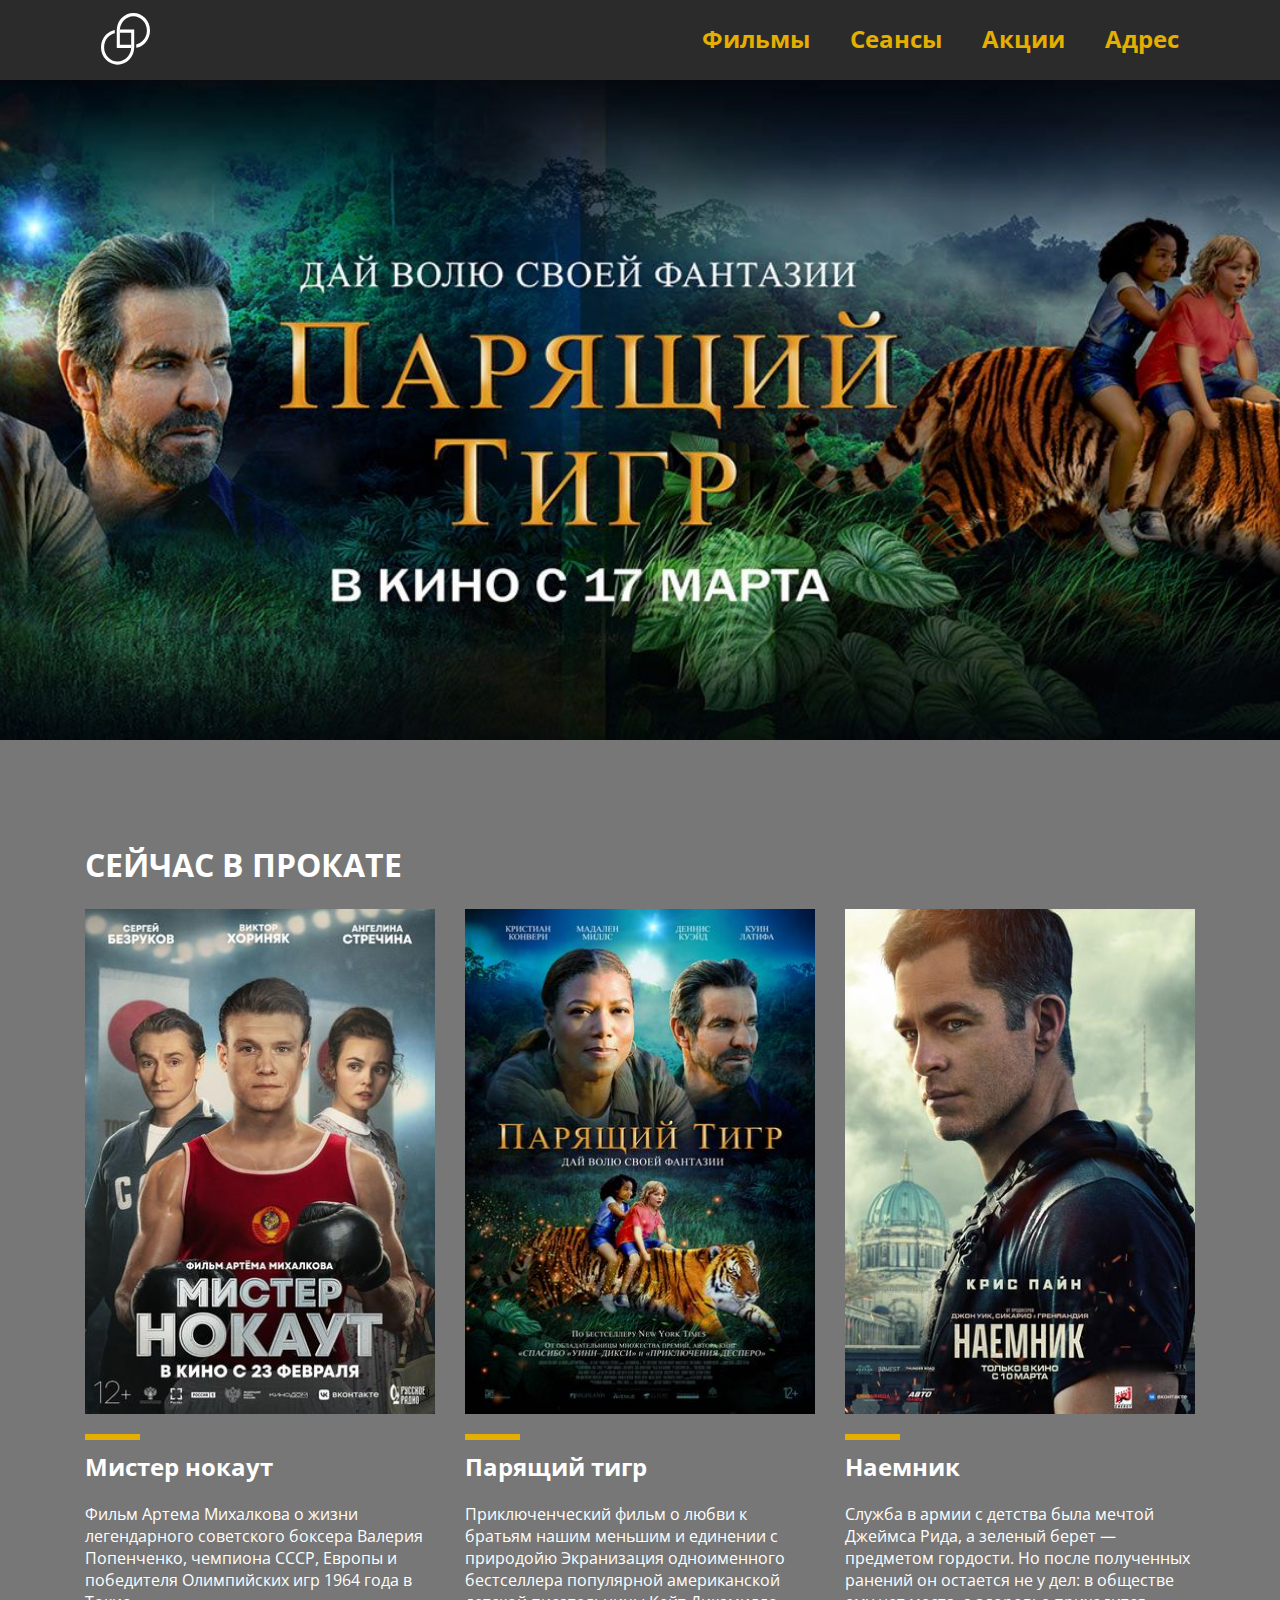
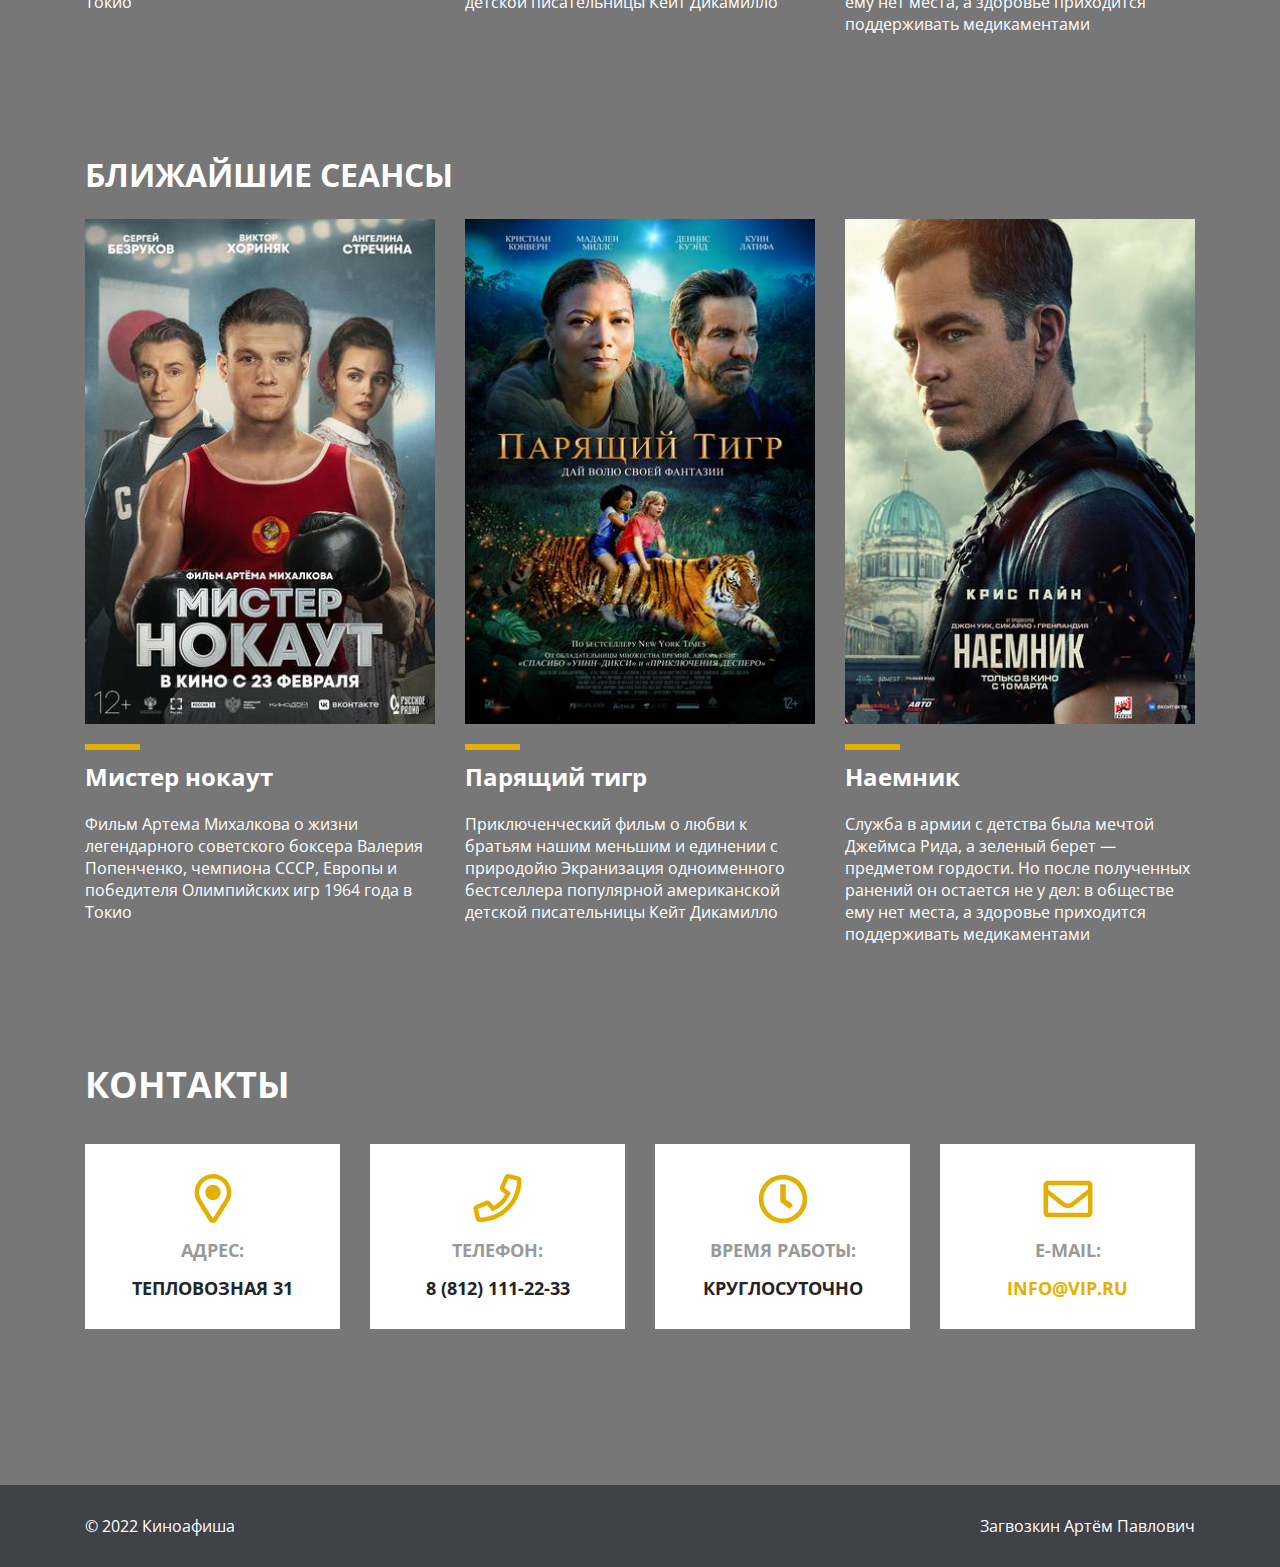
==== index.html @ c63bcec9 "first commit" ====
<!DOCTYPE html>
<html lang="ru">

<head>
	<meta charset="utf-8">
	<meta name="viewport" content="width=device-width, initial-scale=1, shrink-to-fit=no">

	<link rel="stylesheet" href="css/bootstrap.min.css">
	<link rel="stylesheet" href="css/main.css">

	<title>Афиша</title>
</head>

<body>
	<!-- Меню -->
	<header>
		<div class="container">
			<nav class="navbar navbar-expand-lg">
				<a class="navbar-brand" href="file:///home/admin01/Documents/SUT/Frontend/project/index.html">
					<div class="logo">
						<svg width="49" height="53" viewBox="0 0 49 53" fill="none" xmlns="http://www.w3.org/2000/svg">
							<path
								d="M44.1368 6.07016C40.9823 2.761 36.8289 0.925659 32.3863 0.925659C27.9437 0.925659 23.7902 2.761 20.6357 6.07016C18.191 8.65632 16.5874 11.9377 16.0091 15.4693C15.9565 15.8308 15.904 16.1923 15.8777 16.5538C15.8514 16.9153 15.8251 17.2768 15.7988 17.6383C15.7725 17.9164 15.7725 18.2223 15.7725 18.5004V20.8919V21.9764V23.0609V36.1029H28.1014H29.1266H30.1518C30.1781 35.797 30.1781 35.519 30.1781 35.2131V32.8494H29.1529H18.8482V23.0331V20.8919V18.5282C18.8482 18.2223 18.8482 17.9442 18.8745 17.6383C18.9007 17.2768 18.927 16.9153 18.9796 16.5538C19.0322 16.1923 19.0848 15.8308 19.1636 15.4693C19.7157 12.7441 21.03 10.297 22.8176 8.37823C25.2623 5.79208 28.6534 4.17921 32.3863 4.17921C39.8519 4.17921 45.9244 10.6029 45.9244 18.5004C45.9244 22.4491 44.3997 26.0364 41.9549 28.6225C40.1411 30.5413 37.8278 31.9039 35.2516 32.4879V32.7938V35.1853C35.2516 35.4077 35.2516 35.6024 35.2516 35.8248C38.5901 35.2131 41.6921 33.5168 44.1368 30.9306C47.265 27.6215 49 23.2 49 18.5004C49 13.8008 47.265 9.37933 44.1368 6.07016Z"
								fill="white" />
							<path
								d="M18.8482 20.864H19.8734H20.8986H30.1781V30.6803V31.7648V32.8493V35.213C30.1781 35.5189 30.1781 35.797 30.1518 36.1029C30.1255 36.4644 30.0993 36.8259 30.0467 37.1874C29.9941 37.5489 29.9415 37.9104 29.8627 38.2719C29.3106 40.9971 27.9963 43.4442 26.2087 45.363C23.764 47.9492 20.3729 49.562 16.64 49.562C9.17436 49.562 3.10193 43.1383 3.10193 35.2408C3.10193 31.292 4.62661 27.7048 7.07135 25.1186C8.8852 23.1999 11.1985 21.8373 13.7747 21.2533V18.5559C13.7747 18.3334 13.7747 18.1388 13.7747 17.9163C10.4362 18.5281 7.33423 20.2244 4.88949 22.8105C1.73498 26.0641 0 30.4856 0 35.1852C0 39.8848 1.73498 44.2785 4.8632 47.6154C7.99142 50.9246 12.1711 52.76 16.6137 52.76C21.0563 52.76 25.2098 50.9246 28.3643 47.6154C31.3085 44.5009 33.0172 40.4131 33.2012 36.0472C33.2012 35.9082 33.2012 35.7692 33.2275 35.6301C33.2275 35.5467 33.2275 35.4911 33.2275 35.4077C33.2275 35.3242 33.2275 35.2686 33.2275 35.1852V32.7937V17.6104H20.8986H19.8734H18.8482C18.8219 17.9163 18.8219 18.1944 18.8219 18.5003L18.8482 20.864Z"
								fill="white" />
						</svg>
					</div>
				</a>
				<button class="navbar-toggler" type="button" data-toggle="collapse" data-target="#navbarNav"
					aria-controls="navbarNav" aria-expanded="false" aria-label="Toggle navigation">
					<span class="navbar-toggler-icon"></span>
				</button>
				<div class="collapse navbar-collapse justify-content-end" id="navbarNav">
					<div class="menu">
						<ul class="navbar-nav">
							<li class="nav-item">Фильмы</li>
							<li class="nav-item">Сеансы</li>
							<li class="nav-item">Акции</li>
							<li class="nav-item">Адрес</li>
						</ul>
					</div>

				</div>
			</nav>
		</div>
	</header>

	<!-- Слайдер -->
	<div class="slider">
		<div class="slider-ttl">
		</div>
	</div>

	<!-- В прокате -->
	<div class="container">
		<div class="films-ttl">СЕЙЧАС В ПРОКАТЕ</div>
		<div class="row films">
			<div class="col-12 col-sm-12 col-md-6 col-lg-4 col-xl-4">
				<a href="file:///home/admin01/Documents/SUT/Frontend/project/film.html">
					<div class="project-block">
						<img class="film-img" src="./img/film_1.jpg" />
						<div class="film-rectangle"></div>
						<div class="film-ttl">Мистер нокаут</div>
						<div class="film-description">Фильм Артема Михалкова о жизни легендарного советского боксера
							Валерия Попенченко, чемпиона СССР, Европы и победителя Олимпийских игр 1964 года в Токио
						</div>
					</div>
				</a>
			</div>
			<div class="col-12 col-sm-12 col-md-6 col-lg-4 col-xl-4">
				<a href="file:///home/admin01/Documents/SUT/Frontend/project/film.html">
					<div class="project-block">
						<img class="film-img" src="./img/film_2.jpg" />
						<div class="film-rectangle"></div>
						<div class="film-ttl">Парящий тигр</div>
						<div class="film-description">Приключенческий фильм о любви к братьям нашим меньшим и единении с
							природойю
							Экранизация одноименного бестселлера популярной американской детской писательницы Кейт
							Дикамилло</div>
					</div>
				</a>
			</div>
			<div class="col-12 col-sm-12 col-md-6 col-lg-4 col-xl-4">
				<a href="file:///home/admin01/Documents/SUT/Frontend/project/film.html">
					<div class="project-block">
						<img class="film-img" src="./img/film_3.jpg" />
						<div class="film-rectangle"></div>
						<div class="film-ttl">Наемник</div>
						<div class="film-description">Служба в армии с детства была мечтой Джеймса Рида, а зеленый берет
							— предметом гордости.
							Но после полученных ранений он остается не у дел: в обществе ему нет места, а здоровье
							приходится поддерживать медикаментами</div>
					</div>
				</a>
			</div>
		</div>
	</div>

	<!-- Ближайшие сеансы -->
	<div class="container">
		<div class="films-ttl">БЛИЖАЙШИЕ СЕАНСЫ</div>
		<div class="row films">
			<div class="col-12 col-sm-12 col-md-6 col-lg-4 col-xl-4">
				<a href="file:///home/admin01/Documents/SUT/Frontend/project/film.html">
					<div class="project-block">
						<img class="film-img" src="./img/film_1.jpg" />
						<div class="film-rectangle"></div>
						<div class="film-ttl">Мистер нокаут</div>
						<div class="film-description">Фильм Артема Михалкова о жизни легендарного советского боксера
							Валерия Попенченко, чемпиона СССР, Европы и победителя Олимпийских игр 1964 года в Токио
						</div>
					</div>
				</a>
			</div>
			<div class="col-12 col-sm-12 col-md-6 col-lg-4 col-xl-4">
				<a href="file:///home/admin01/Documents/SUT/Frontend/project/film.html">
					<div class="project-block">
						<img class="film-img" src="./img/film_2.jpg" />
						<div class="film-rectangle"></div>
						<div class="film-ttl">Парящий тигр</div>
						<div class="film-description">Приключенческий фильм о любви к братьям нашим меньшим и единении с
							природойю
							Экранизация одноименного бестселлера популярной американской детской писательницы Кейт
							Дикамилло</div>
					</div>
				</a>
			</div>
			<div class="col-12 col-sm-12 col-md-6 col-lg-4 col-xl-4">
				<a href="file:///home/admin01/Documents/SUT/Frontend/project/film.html">
					<div class="project-block">
						<img class="film-img" src="./img/film_3.jpg" />
						<div class="film-rectangle"></div>
						<div class="film-ttl">Наемник</div>
						<div class="film-description">Служба в армии с детства была мечтой Джеймса Рида, а зеленый берет
							— предметом гордости.
							Но после полученных ранений он остается не у дел: в обществе ему нет места, а здоровье
							приходится поддерживать медикаментами</div>
					</div>
				</a>
			</div>
		</div>
	</div>

	<!-- Скидки -->

	<!-- Адрес -->
	<div class="container">
		<div class="contacts-ttl">КОНТАКТЫ</div>
		<div class="row contacts">
			<div class="col-12 col-sm-6 col-md-6 col-lg-3 col-xl-3">
				<div class="conctact-block">
					<div class="contact-img">
						<svg width="50" height="50" viewBox="0 0 37 49" fill="none" xmlns="http://www.w3.org/2000/svg">
							<path
								d="M18.5 0C8.46875 0 0.5 8.15625 0.5 18C0.5 24.75 2.65625 26.8125 14.6562 45.9375C16.4375 48.75 20.4688 48.75 22.25 45.9375C34.25 26.8125 36.5 24.75 36.5 18C36.5 8.0625 28.3438 0 18.5 0ZM18.5 43.5C6.5 24.375 5 23.1562 5 18C5 10.5938 11 4.5 18.5 4.5C25.9062 4.5 32 10.5938 32 18C32 23.1562 30.5 24.1875 18.5 43.5ZM11 18C11 22.2188 14.2812 25.5 18.5 25.5C22.625 25.5 26 22.2188 26 18C26 13.875 22.625 10.5 18.5 10.5C14.2812 10.5 11 13.875 11 18Z"
								fill="#E4AF00" />
						</svg>
					</div>
					<div class="contact-ttl">АДРЕС:</div>
					<div class="contact-description">ТЕПЛОВОЗНАЯ 31</div>
				</div>
			</div>
			<div class="col-12 col-sm-6 col-md-6 col-lg-3 col-xl-3">
				<div class="conctact-block">
					<div class="contact-img">
						<svg width="49" height="50" viewBox="0 0 49 50" fill="none" xmlns="http://www.w3.org/2000/svg">
							<path
								d="M45.125 2.15625L36.3125 0.1875C34.25 -0.28125 32.1875 0.75 31.4375 2.625L27.3125 12.1875C26.5625 13.875 27.0312 15.9375 28.5312 17.1562L32.2812 20.25C29.6562 25.125 25.5312 29.1562 20.6562 31.875L17.5625 28.125C16.3438 26.625 14.2812 26.1562 12.5938 26.9062L3.03125 30.9375C1.15625 31.7812 0.125 33.8438 0.59375 35.9062L2.5625 44.7188C3.03125 46.6875 4.8125 48 6.78125 48C29.75 48 48.5 29.4375 48.5 6.375C48.5 4.40625 47.0938 2.625 45.125 2.15625ZM6.96875 43.5L5 35.0625L14.1875 31.125L19.4375 37.5C28.7188 33.0938 33.5 28.3125 37.9062 19.0312L31.5312 13.7812L35.4688 4.59375L44 6.5625C43.9062 26.9062 27.3125 43.4062 6.96875 43.5Z"
								fill="#E4AF00" />
						</svg>
					</div>
					<div class="contact-ttl">ТЕЛЕФОН:</div>
					<div class="contact-description">8 (812) 111-22-33</div>
				</div>
			</div>
			<div class="col-12 col-sm-6 col-md-6 col-lg-3 col-xl-3">
				<div class="conctact-block">
					<div class="contact-img">
						<svg width="50" height="50" viewBox="0 0 47 48" fill="none" xmlns="http://www.w3.org/2000/svg">
							<path
								d="M23.5 0.75C10.6562 0.75 0.25 11.1562 0.25 24C0.25 36.8438 10.6562 47.25 23.5 47.25C36.3438 47.25 46.75 36.8438 46.75 24C46.75 11.1562 36.3438 0.75 23.5 0.75ZM23.5 42.75C13.0938 42.75 4.75 34.4062 4.75 24C4.75 13.6875 13.0938 5.25 23.5 5.25C33.8125 5.25 42.25 13.6875 42.25 24C42.25 34.4062 33.8125 42.75 23.5 42.75ZM29.2188 33C29.7812 33.375 30.4375 33.2812 30.8125 32.7188L32.5938 30.375C32.9688 29.8125 32.875 29.1562 32.3125 28.7812L26.125 24.1875V10.875C26.125 10.3125 25.5625 9.75 25 9.75H22C21.3438 9.75 20.875 10.3125 20.875 10.875V26.3438C20.875 26.625 20.9688 27 21.25 27.1875L29.2188 33Z"
								fill="#E4AF00" />
						</svg>
					</div>
					<div class="contact-ttl">ВРЕМЯ РАБОТЫ:</div>
					<div class="contact-description">КРУГЛОСУТОЧНО</div>
				</div>
			</div>
			<div class="col-12 col-sm-6 col-md-6 col-lg-3 col-xl-3">
				<div class="conctact-block">
					<div class="contact-img">
						<svg width="50" height="50" viewBox="0 0 49 36" fill="none" xmlns="http://www.w3.org/2000/svg">
							<path
								d="M44 0H5C2.46875 0 0.5 2.0625 0.5 4.5V31.5C0.5 34.0312 2.46875 36 5 36H44C46.4375 36 48.5 34.0312 48.5 31.5V4.5C48.5 2.0625 46.4375 0 44 0ZM44 4.5V8.34375C41.8438 10.125 38.4688 12.75 31.3438 18.375C29.75 19.5938 26.6562 22.5938 24.5 22.5C22.25 22.5938 19.1562 19.5938 17.5625 18.375C10.4375 12.75 7.0625 10.125 5 8.34375V4.5H44ZM5 31.5V14.1562C7.0625 15.8438 10.1562 18.2812 14.75 21.9375C16.8125 23.5312 20.4688 27.0938 24.5 27C28.4375 27.0938 32 23.5312 34.1562 21.9375C38.75 18.2812 41.8438 15.8438 44 14.1562V31.5H5Z"
								fill="#E4AF00" />
						</svg>
					</div>
					<div class="contact-ttl">E-MAIL:</div>
					<div class="contact-link">INFO@VIP.RU</div>
				</div>
			</div>
		</div>
	</div>

	<!-- Подвал -->
	<footer>
		<div class="container">
			<div class="footer-block">
				<div class="footer-txt">© 2022 Киноафиша</div>
				<div class="footer-txt">Загвозкин Артём Павлович</div>
			</div>
		</div>
	</footer>

	<script src="js/jquery-3.3.1.slim.min.js"></script>
	<script src="js/popper.min.js"></script>
	<script src="js/bootstrap.min.js"></script>
</body>

</html>
---- css/main.css ----
@import url('https://fonts.googleapis.com/css?family=Open+Sans:400,700&display=swap');

body {
    font-family: 'Open Sans', sans-serif;
    background-color: #777777;
}

header {
    min-height: 80px;
    background-color: #2b2b2b;
}

.logo {
    height: 50px;
    display: flex;
    align-items: center;
}

.menu ul {
    list-style: none;
    padding: 0;
    display: flex;
    color: #E4AF00;
}

.menu li {
    margin-left: 40px;
    font-weight: bold;
    font-size: 24px;
    line-height: 33px;
}


@media (min-width: 0px) and (max-width: 991px) {
    .menu li {
        text-align: center;
        margin: 5px 0;
    }

    .navbar-toggler-icon {
        background-image: url("data:image/svg+xml;charset=utf8,%3Csvg viewBox='0 0 32 32' xmlns='http://www.w3.org/2000/svg'%3E%3Cpath stroke='rgb(255,255,255)' stroke-width='2' stroke-linecap='round' stroke-miterlimit='10' d='M4 8h24M4 16h24M4 24h24'/%3E%3C/svg%3E");
    }
}

.slider {
    width: 100%;
    height: 660px;
    background: url("../img/Slider_2.jpg") no-repeat;
    background-size: cover;
    background-position: center center;
    display: flex;
    align-items: center;
    justify-content: center;
    color: #fff;
    flex-flow: column;
    text-align: center;
}

.slider-ttl {
    font-weight: 600;
    font-size: 64px;
    line-height: 87px;
    scroll-margin-bottom: 15px;
}

.projects-ttl {
    text-align: center;
    font-family: Open Sans;
    font-weight: bold;
    font-size: 36px;
    line-height: 49px;
    margin: 100px 0 0 0;
}

/* Фильмы */
.films {
    margin-top: 20px;
    padding: 0;
}

.films-ttl {
    text-align: left;
    font-family: Open Sans;
    font-weight: bold;
    font-size: 32px;
    color: #ffffff;
    line-height: 49px;
    margin: 100px 0 0 0;
}

.film-block {
    display: flex;
    justify-content: left;
    flex-flow: column;
    align-items: left;
}

.film-img {
    /* background: url("../img/film_1.jpg") no-repeat; */
    -moz-background-size: 100%;
    /* Firefox 3.6+ */
    -webkit-background-size: 100%;
    /* Safari 3.1+ и Chrome 4.0+ */
    -o-background-size: 100%;
    /* Opera 9.6+ */
    background-size: 100%;
    /* Современные браузеры */
    width: 350px;
    height: 505px;
}

.film-rectangle {
    width: 55px;
    height: 6px;
    background: rgb(228, 175, 0);
    margin-top: 20px;
}

.film-ttl {
    margin-top: 10px;
    font-family: Open Sans;
    font-weight: bold;
    font-size: 24px;
    line-height: 33px;
    color: #ffffff;
}

.film-description {
    margin-top: 20px;
    margin-bottom: 15px;
    font-family: Open Sans;
    font-style: normal;
    font-weight: normal;
    font-size: 16px;
    line-height: 22px;
    color: #ffffff;
}

.contacts-ttl {
    margin-top: 100px;
    font-family: Open Sans;
    font-weight: bold;
    font-size: 36px;
    line-height: 49px;
    text-align: left;
    color: #fff;
}

.contacts {
    margin-top: 20px;
}

.conctact-block {
    margin-top: 15px;
    padding: 10px;
    width: 255px;
    height: 185px;
    display: flex;
    flex-direction: column;
    justify-content: flex-start;
    align-items: center;
    background: #ffffff;
}

.contact-img {
    margin-top: 20px;
}

.contact-ttl {
    margin-top: 10px;
    font-family: Open Sans;
    font-weight: bold;
    font-size: 18px;
    line-height: 33px;
    text-align: center;
    color: #999999;
}

.contact-description {
    margin-top: 5px;
    font-family: Open Sans;
    font-weight: bold;
    font-size: 18px;
    line-height: 33px;
    text-align: center;
}

.contact-link {
    margin-top: 5px;
    font-family: Open Sans;
    font-weight: bold;
    font-size: 18px;
    line-height: 33px;
    text-align: center;
    color: #E4AF00;
}

footer {
    margin-top: 156px;
    height: 82px;
    background: #404149;
    padding: 30px;
}

.slider-description {
    font-weight: 600;
    font-size: 18px;
    line-height: 25px;
}

.numbers {
    background: #f7f7f7;
    margin: 100px 0;
    padding: 50px 0;
}

.number-block {
    display: flex;
    justify-content: center;
    flex-flow: column;
    align-items: center;
}

.number {
    color: #E4AF00;
    font-weight: 600;
    font-size: 72px;
    line-height: 98px;
}

.number-ttl {
    font-weight: bold;
    font-size: 36px;
    line-height: 49px;
}

.number-description {
    color: #999999;
    font-weight: 600;
    font-size: 18px;
    line-height: 25px;
}

.projects-ttl {
    text-align: center;
    font-family: Open Sans;
    font-weight: bold;
    font-size: 36px;
    line-height: 49px;
    margin: 100px 0 0 0;
}

.projects {
    margin-top: 60px;
    padding: 0;
}

.project-block {
    display: flex;
    justify-content: center;
    flex-flow: column;
    align-items: left;
}

.project-img {
    background: url("../img/Arena.jpg") no-repeat;
    -moz-background-size: 100%;
    /* Firefox 3.6+ */
    -webkit-background-size: 100%;
    /* Safari 3.1+ и Chrome 4.0+ */
    -o-background-size: 100%;
    /* Opera 9.6+ */
    background-size: 100%;
    /* Современные браузеры */
    width: 350px;
    height: 380px;
}

.project-rectangle {
    width: 55px;
    height: 6px;
    background: #E4AF00;
    margin-top: 45px;
}

.project-ttl {
    margin-top: 15px;
    font-family: Open Sans;
    font-weight: bold;
    font-size: 24px;
    line-height: 33px;
    color: #404149;
}

.project-description {
    margin-top: 20px;
    margin-bottom: 15px;
    font-family: Open Sans;
    font-style: normal;
    font-weight: normal;
    font-size: 16px;
    line-height: 22px;
    color: #999999;
}

.footer-block {
    display: flex;
    justify-content: space-between;
    align-items: center;
}

.footer-txt {
    font-family: Open Sans;
    font-style: normal;
    font-weight: normal;
    font-size: 16px;
    line-height: 22px;
    color: #FFFFFF;
}

@media (min-width: 992px) and (max-width: 1199px) {
    .project-img {
        width: 300px;
        height: 325px;
    }

    .project-rectangle {
        margin-top: 35px;
    }

    .number {
        font-size: 68px;
    }

    .number-ttl {
        font-size: 34px;
    }

    .contact-ttl {
        margin-top: 10px;
        font-size: 20px;
    }

    .contact-description {
        margin-top: 15px;
        font-size: 20px;
    }

    .contact-link {
        margin-top: 15px;
        font-size: 20px;
    }
}

@media (min-width: 768px) and (max-width: 991px) {
    .menu li {
        margin-left: 36px;
        font-size: 22px;
        line-height: 29px;
    }

    .slider {
        height: 600px;
    }

    .slider-ttl {
        font-size: 52px;
        line-height: 69px;
    }

    .numbers {
        margin: 75px 0;
        padding: 40px 0;
    }

    .number {
        font-size: 68px;
        line-height: 98px;
    }

    .number-ttl {
        font-size: 30px;
        line-height: 40px;
    }

    .number-description {
        font-size: 16px;
        line-height: 22px;
    }

    .projects-ttl {
        margin-top: 75px;
    }

    .projects {
        margin-top: 50px;
    }

    .project-img {
        width: 340px;
        height: 365px;
    }

    .project-rectangle {
        width: 55px;
        height: 6px;
        margin-top: 20px;
    }

    .project-ttl {
        margin-top: 10px;
    }

    .project-description {
        margin-top: 10px;
        margin-bottom: 30px;
    }

    .contacts-ttl {
        margin-top: 100px;
    }

    .conctact-block {
        height: 175px;
    }

    .contact-ttl {
        margin-top: 10px;
    }

    .contact-description {
        margin-top: 10px;
    }

    .contact-link {
        margin-top: 10px;
    }
}

@media (min-width: 576px) and (max-width: 767px) {
    .slider {
        height: 600px;
    }

    .slider-ttl {
        font-size: 46px;
        line-height: 60px;
        margin: 0 10px;
    }

    .numbers {
        margin: 50px 0;
        padding: 40px 0;
    }

    .number {
        font-size: 68px;
        line-height: 98px;
    }

    .number-ttl {
        font-size: 30px;
        line-height: 40px;
    }

    .number-description {
        font-size: 16px;
        line-height: 22px;
    }

    .projects-ttl {
        margin-top: 75px;
        margin-bottom: 35px;
        font-size: 30px;
        line-height: 40px;
    }

    .projects {
        margin-top: 0;
        margin-bottom: 35px;
        font-size: 30px;
        line-height: 40px;
    }

    .project-img {
        width: 510px;
        height: 554px;
    }

    .project-rectangle {
        width: 55px;
        height: 6px;
        margin-top: 20px;
    }

    .project-ttl {
        margin-top: 10px;
    }

    .project-description {
        margin-top: 10px;
        margin-bottom: 30px;
    }

    .contacts-ttl {
        margin-top: 75px;
        margin-bottom: 35px;
        font-size: 30px;
        line-height: 40px;
    }

    .conctact-block {
        margin-top: 20px;
        height: 175px;
        width: 255px;
    }

    .contact-ttl {
        margin-top: 10px;
        font-size: 20px;
        line-height: 28px;
    }

    .contact-description {
        margin-top: 5px;
        font-size: 20px;
        line-height: 28px;
    }

    .contact-link {
        margin-top: 5px;
        font-size: 20px;
        line-height: 28px;
    }

    .footer-txt {
        font-size: 14px;
        line-height: 19px;
    }
}

@media (min-width: 425px) and (max-width: 575px) {
    .slider {
        height: 600px;
    }

    .slider-ttl {
        font-size: 36px;
        line-height: 46px;
        margin: 0 10px;
    }

    .slider-description {
        font-size: 16px;
        line-height: 21px;
        margin: 0 10px;
    }

    .numbers {
        margin: 50px 0;
        padding: 40px 0;
    }

    .number {
        font-size: 68px;
        line-height: 98px;
    }

    .number-ttl {
        font-size: 30px;
        line-height: 40px;
    }

    .number-description {
        font-size: 16px;
        line-height: 22px;
    }

    .projects-ttl {
        margin-top: 75px;
        margin-bottom: 35px;
        font-size: 25px;
        line-height: 35px;
    }

    .projects {
        margin-top: 0;
        margin-bottom: 35px;
        font-size: 30px;
        line-height: 40px;

    }

    .project-img {
        width: 100%;
        height: 100vw;
    }

    .project-rectangle {
        width: 55px;
        height: 6px;
        margin-top: 20px;
    }

    .project-ttl {
        margin-top: 10px;
    }

    .project-description {
        margin-top: 10px;
        margin-bottom: 30px;
    }

    .contacts-ttl {
        margin-top: 75px;
        margin-bottom: 25px;
        font-size: 25px;
        line-height: 35px;
    }

    .conctact-block {
        margin-top: 20px;
        height: 175px;
        width: 100%;
    }

    .contact-ttl {
        margin-top: 10px;
        font-size: 20px;
        line-height: 28px;
        text-align: center
    }

    .contact-description {
        margin-top: 5px;
        font-size: 20px;
        line-height: 28px;
        text-align: center
    }

    .contact-link {
        margin-top: 5px;
        font-size: 20px;
        line-height: 28px;
        text-align: center
    }

    footer {
        margin-top: 125px;
        height: 100px;
        padding: 25px;
    }

    .footer-block {
        display: flex;
        flex-direction: column;
        justify-content: space-between;
        align-items: center;
    }

    .footer-txt {
        font-size: 14px;
        line-height: 19px;
        margin-top: 10px;
    }
}

@media (min-width: 0px) and (max-width: 424px) {
    .slider {
        height: 600px;
    }

    .slider-ttl {
        font-size: 28px;
        line-height: 40px;
        margin: 0 10px;
    }

    .slider-description {
        font-size: 14px;
        line-height: 18px;
        margin: 0 10px;
    }

    .numbers {
        margin: 50px 0;
        padding: 40px 0;
    }

    .number {
        font-size: 68px;
        line-height: 98px;
    }

    .number-ttl {
        font-size: 30px;
        line-height: 40px;
    }

    .number-description {
        font-size: 16px;
        line-height: 22px;
    }

    .projects-ttl {
        margin-top: 75px;
        margin-bottom: 35px;
        font-size: 25px;
        line-height: 35px;
    }

    .projects {
        margin-top: 0;
        margin-bottom: 35px;
        font-size: 30px;
        line-height: 40px;

    }

    .project-img {
        width: 100%;
        height: 100vw;
    }

    .project-rectangle {
        width: 55px;
        height: 6px;
        margin-top: 20px;
    }

    .project-ttl {
        margin-top: 10px;
    }

    .project-description {
        margin-top: 10px;
        margin-bottom: 30px;
    }

    .contacts-ttl {
        margin-top: 75px;
        margin-bottom: 25px;
        font-size: 25px;
        line-height: 35px;
    }

    .conctact-block {
        margin-top: 20px;
        height: 175px;
        width: 100%;
    }

    .contact-ttl {
        margin-top: 10px;
        font-size: 18px;
        line-height: 26px;
        text-align: center
    }

    .contact-description {
        margin-top: 5px;
        font-size: 18px;
        line-height: 26px;
        text-align: center
    }

    .contact-link {
        margin-top: 5px;
        font-size: 18px;
        line-height: 26px;
        text-align: center
    }

    footer {
        margin-top: 125px;
        height: 100px;
        padding: 25px;
    }

    .footer-block {
        display: flex;
        flex-direction: column;
        justify-content: space-between;
        align-items: center;
    }

    .footer-txt {
        font-size: 14px;
        line-height: 19px;
        margin-top: 10px;
    }
}
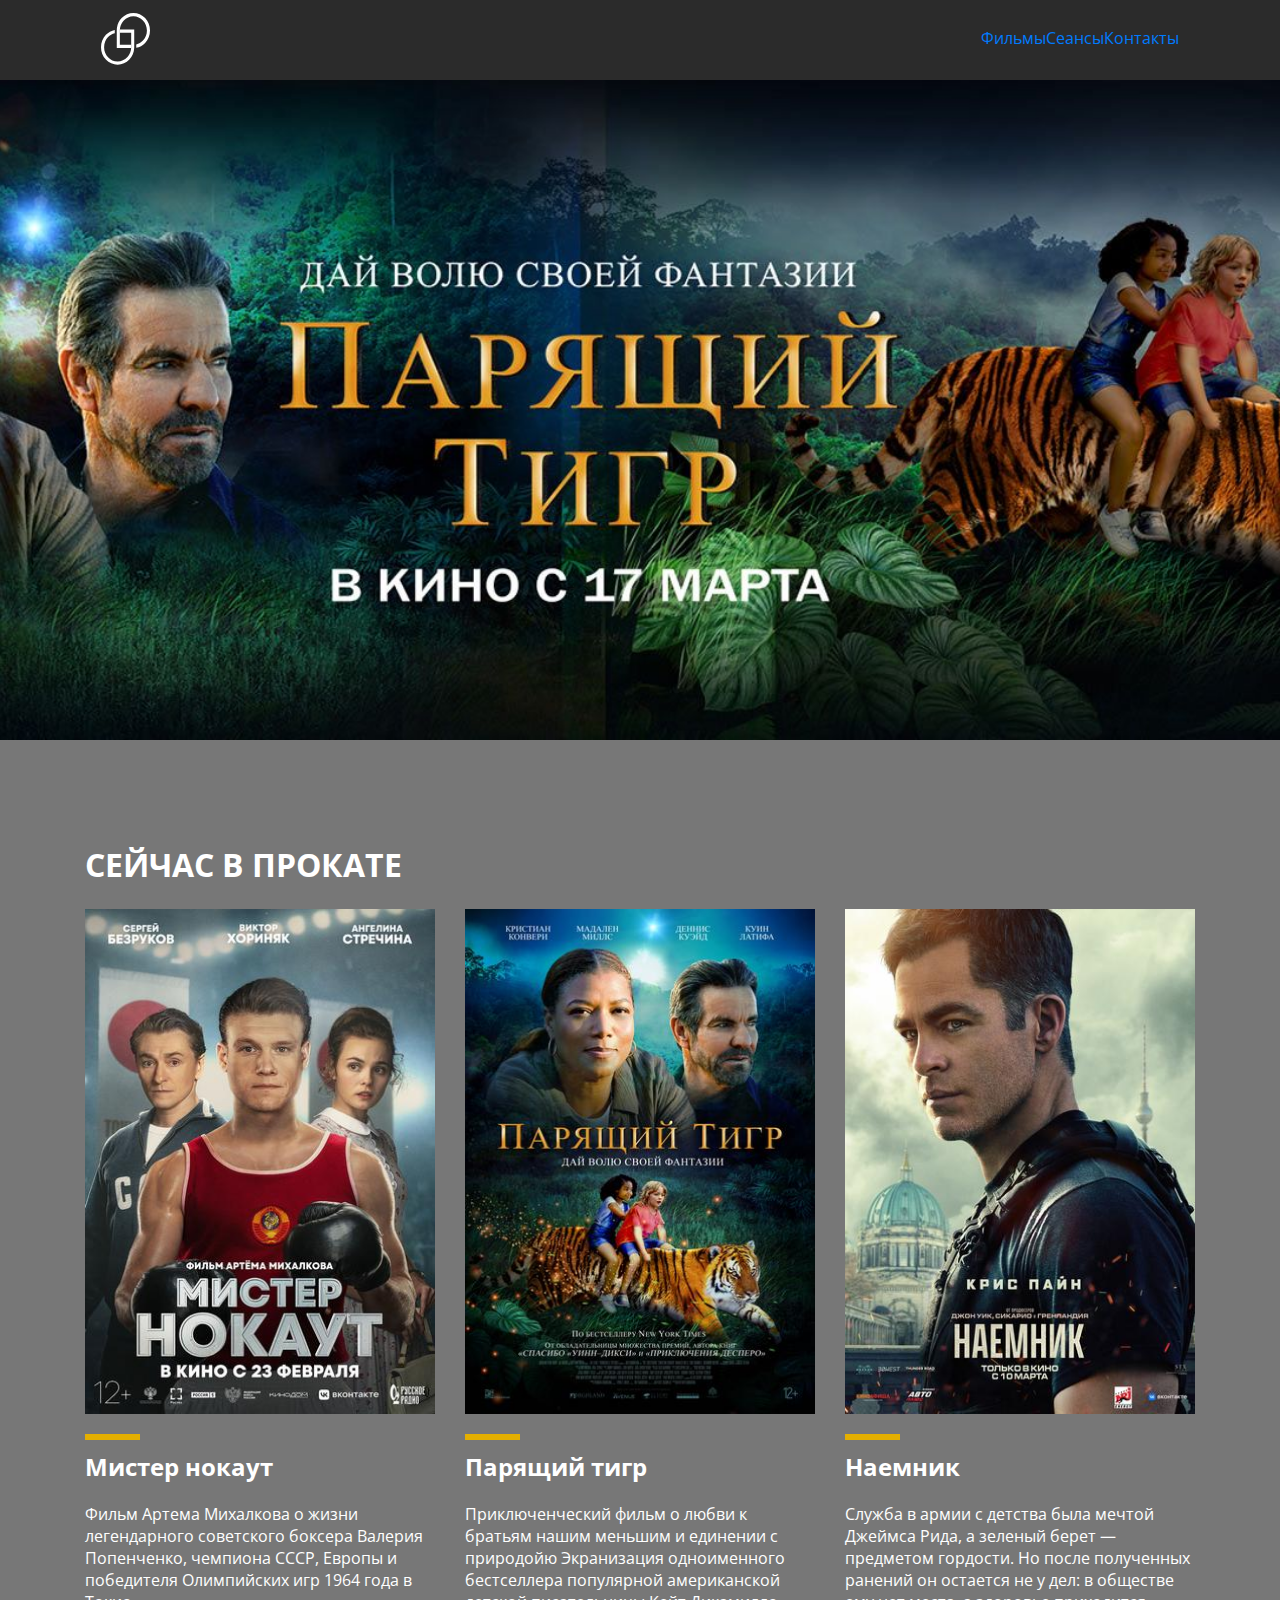
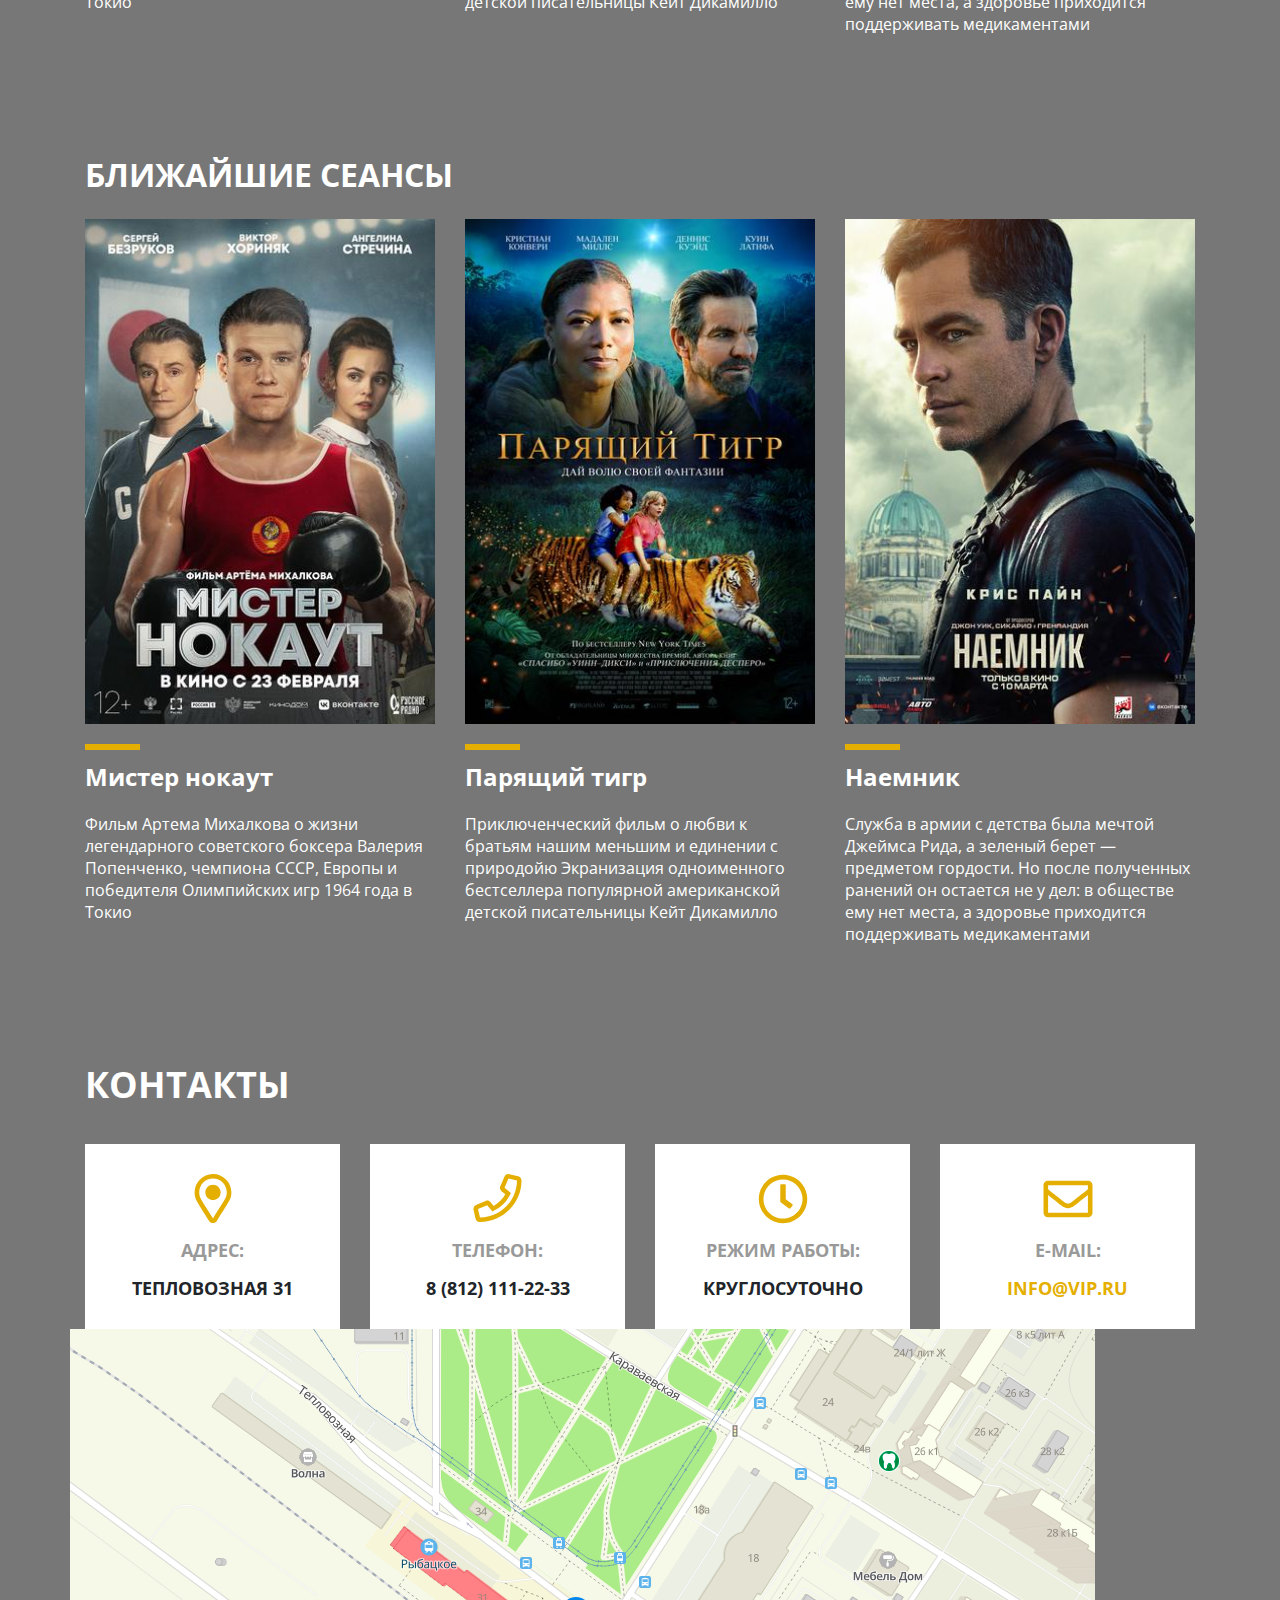
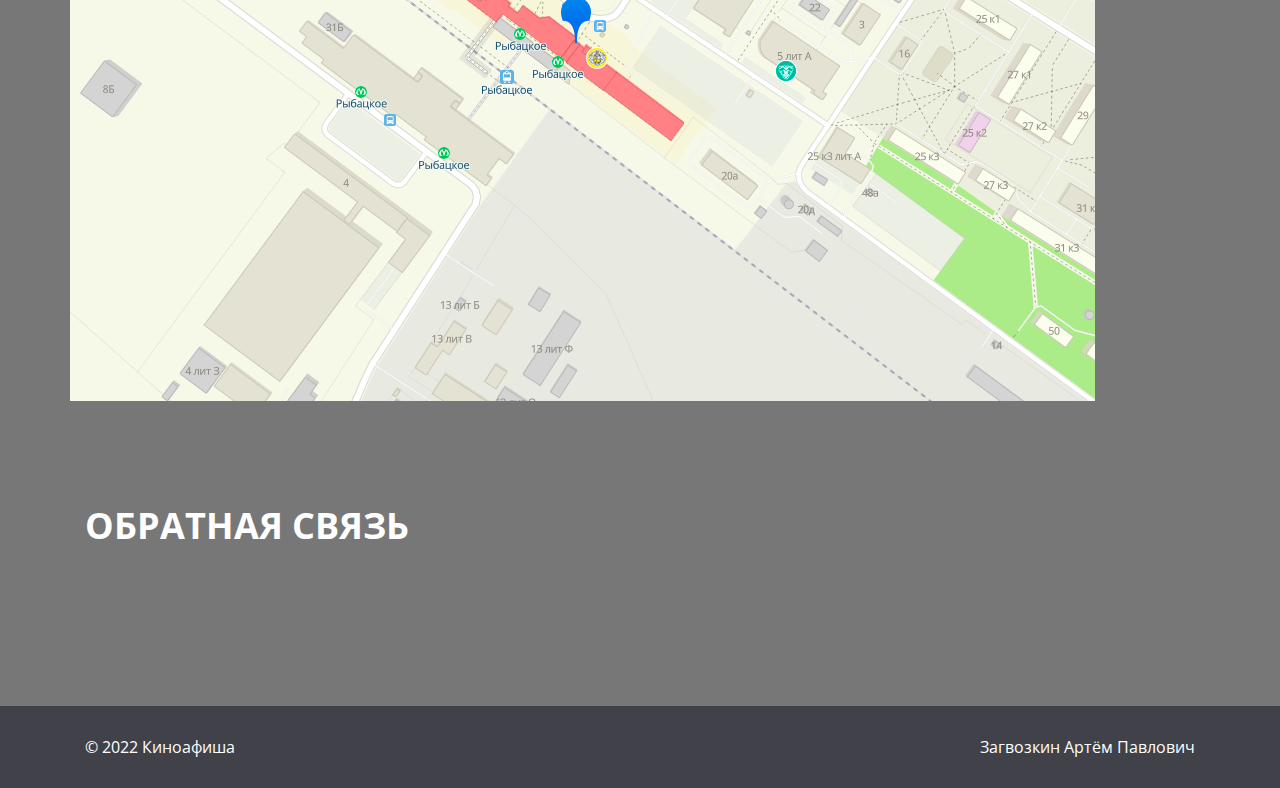
==== commit 33b91958: "add menu" ====
--- a/index.html
+++ b/index.html
@@ -35,13 +35,17 @@
 				<div class="collapse navbar-collapse justify-content-end" id="navbarNav">
 					<div class="menu">
 						<ul class="navbar-nav">
-							<li class="nav-item">Фильмы</li>
-							<li class="nav-item">Сеансы</li>
-							<li class="nav-item">Акции</li>
-							<li class="nav-item">Адрес</li>
+							<a class="navbar-link " href="#films">
+								Фильмы
+							</a>
+							<a class="navbar-link " href="#sessions">
+								Сеансы
+							</a>
+							<a class="navbar-link " href="#contacts">
+								Контакты
+							</a>
 						</ul>
 					</div>
-
 				</div>
 			</nav>
 		</div>
@@ -55,11 +59,11 @@
 
 	<!-- В прокате -->
 	<div class="container">
-		<div class="films-ttl">СЕЙЧАС В ПРОКАТЕ</div>
+		<div class="films-ttl" id="films">СЕЙЧАС В ПРОКАТЕ</div>
 		<div class="row films">
 			<div class="col-12 col-sm-12 col-md-6 col-lg-4 col-xl-4">
 				<a href="file:///home/admin01/Documents/SUT/Frontend/project/film.html">
-					<div class="project-block">
+					<div class="film-block">
 						<img class="film-img" src="./img/film_1.jpg" />
 						<div class="film-rectangle"></div>
 						<div class="film-ttl">Мистер нокаут</div>
@@ -71,7 +75,7 @@
 			</div>
 			<div class="col-12 col-sm-12 col-md-6 col-lg-4 col-xl-4">
 				<a href="file:///home/admin01/Documents/SUT/Frontend/project/film.html">
-					<div class="project-block">
+					<div class="film-block">
 						<img class="film-img" src="./img/film_2.jpg" />
 						<div class="film-rectangle"></div>
 						<div class="film-ttl">Парящий тигр</div>
@@ -84,7 +88,7 @@
 			</div>
 			<div class="col-12 col-sm-12 col-md-6 col-lg-4 col-xl-4">
 				<a href="file:///home/admin01/Documents/SUT/Frontend/project/film.html">
-					<div class="project-block">
+					<div class="film-block">
 						<img class="film-img" src="./img/film_3.jpg" />
 						<div class="film-rectangle"></div>
 						<div class="film-ttl">Наемник</div>
@@ -100,11 +104,11 @@
 
 	<!-- Ближайшие сеансы -->
 	<div class="container">
-		<div class="films-ttl">БЛИЖАЙШИЕ СЕАНСЫ</div>
+		<div class="films-ttl" id="sessions">БЛИЖАЙШИЕ СЕАНСЫ</div>
 		<div class="row films">
 			<div class="col-12 col-sm-12 col-md-6 col-lg-4 col-xl-4">
 				<a href="file:///home/admin01/Documents/SUT/Frontend/project/film.html">
-					<div class="project-block">
+					<div class="film-block">
 						<img class="film-img" src="./img/film_1.jpg" />
 						<div class="film-rectangle"></div>
 						<div class="film-ttl">Мистер нокаут</div>
@@ -116,7 +120,7 @@
 			</div>
 			<div class="col-12 col-sm-12 col-md-6 col-lg-4 col-xl-4">
 				<a href="file:///home/admin01/Documents/SUT/Frontend/project/film.html">
-					<div class="project-block">
+					<div class="film-block">
 						<img class="film-img" src="./img/film_2.jpg" />
 						<div class="film-rectangle"></div>
 						<div class="film-ttl">Парящий тигр</div>
@@ -129,8 +133,8 @@
 			</div>
 			<div class="col-12 col-sm-12 col-md-6 col-lg-4 col-xl-4">
 				<a href="file:///home/admin01/Documents/SUT/Frontend/project/film.html">
-					<div class="project-block">
-						<img class="film-img" src="./img/film_3.jpg" />
+					<div class="film-block">
+						<img class="film-img" src="./img/film_3.jpg"/>
 						<div class="film-rectangle"></div>
 						<div class="film-ttl">Наемник</div>
 						<div class="film-description">Служба в армии с детства была мечтой Джеймса Рида, а зеленый берет
@@ -143,11 +147,9 @@
 		</div>
 	</div>
 
-	<!-- Скидки -->
-
 	<!-- Адрес -->
 	<div class="container">
-		<div class="contacts-ttl">КОНТАКТЫ</div>
+		<div class="contacts-ttl" id="contacts">КОНТАКТЫ</div>
 		<div class="row contacts">
 			<div class="col-12 col-sm-6 col-md-6 col-lg-3 col-xl-3">
 				<div class="conctact-block">
@@ -184,7 +186,7 @@
 								fill="#E4AF00" />
 						</svg>
 					</div>
-					<div class="contact-ttl">ВРЕМЯ РАБОТЫ:</div>
+					<div class="contact-ttl">РЕЖИМ РАБОТЫ:</div>
 					<div class="contact-description">КРУГЛОСУТОЧНО</div>
 				</div>
 			</div>
@@ -201,6 +203,15 @@
 					<div class="contact-link">INFO@VIP.RU</div>
 				</div>
 			</div>
+			<div class="map-block">
+				<img class="map-img" src="./img/map.png"/>
+			</div>
+		</div>
+	</div>
+
+	<!-- Обратная связь -->
+	<div class="container">
+		<div class="contacts-ttl" id="contacts">ОБРАТНАЯ СВЯЗЬ</div>
 		</div>
 	</div>
 
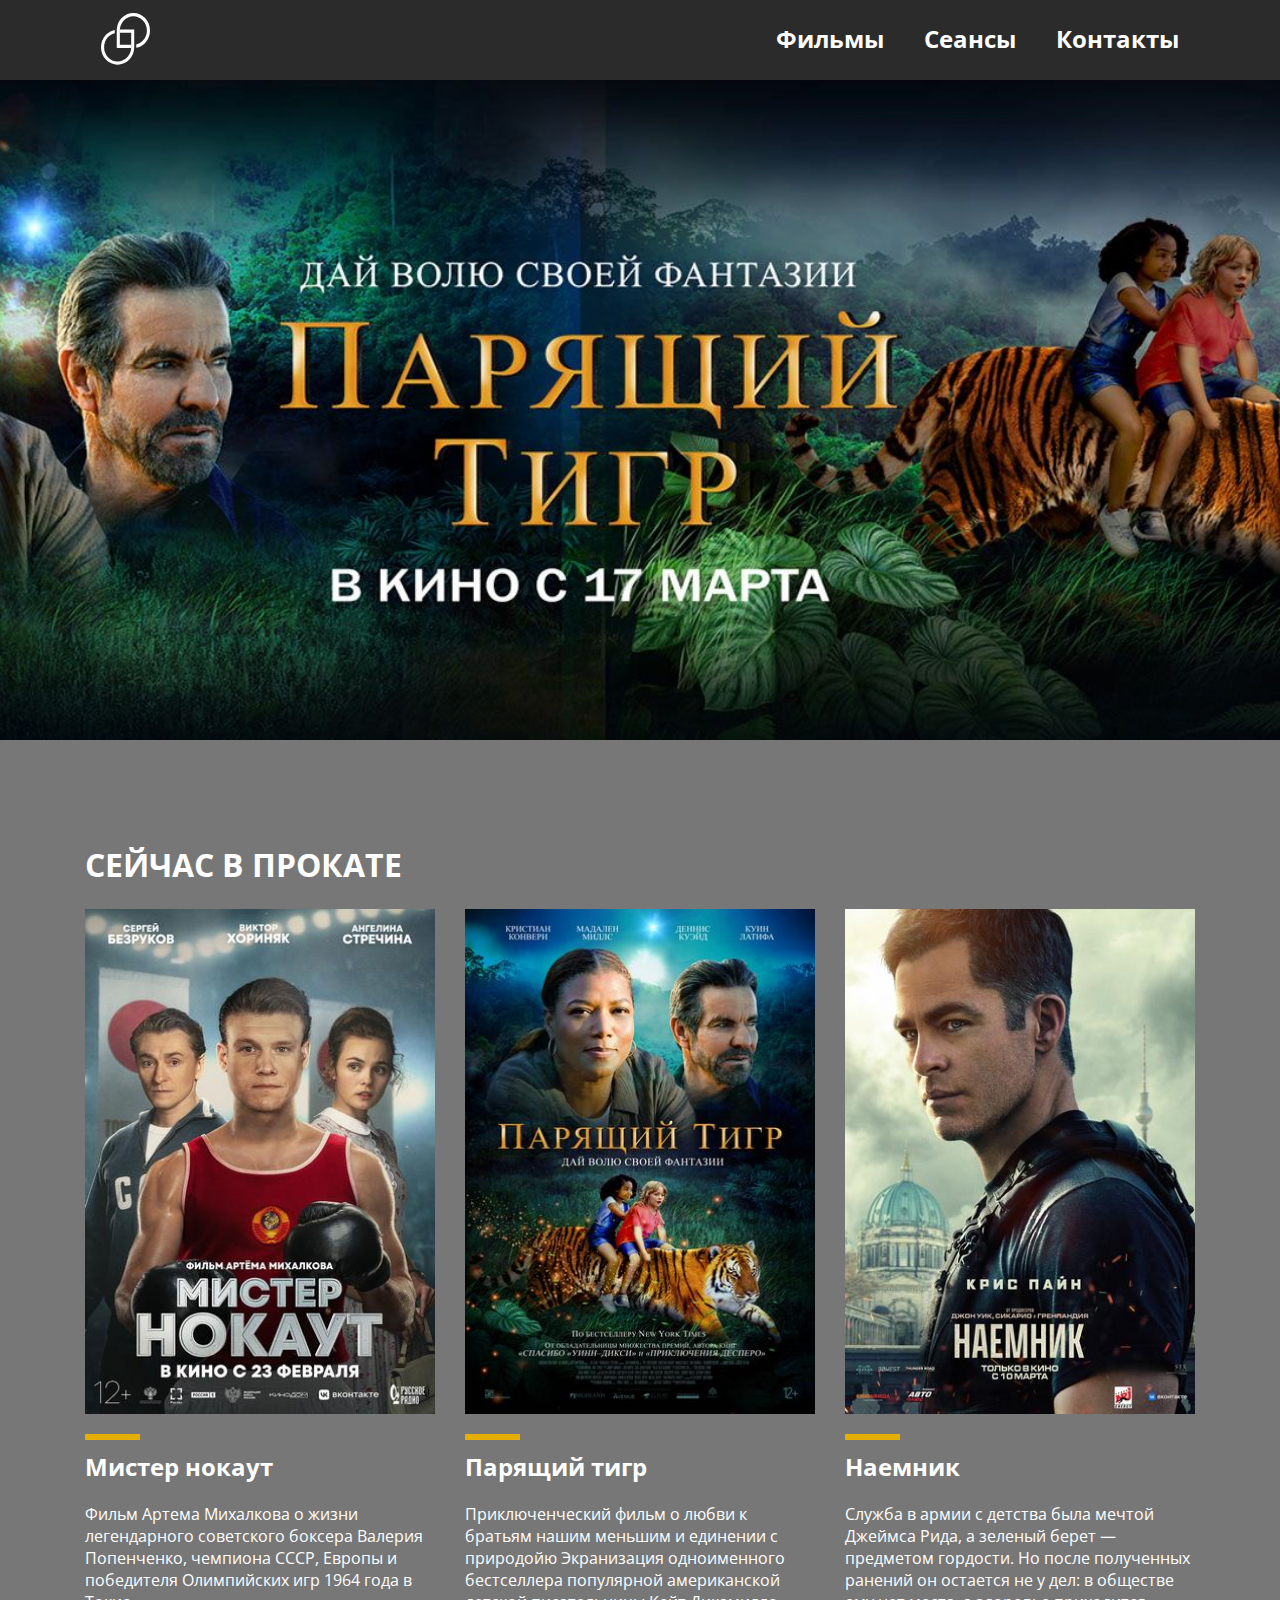
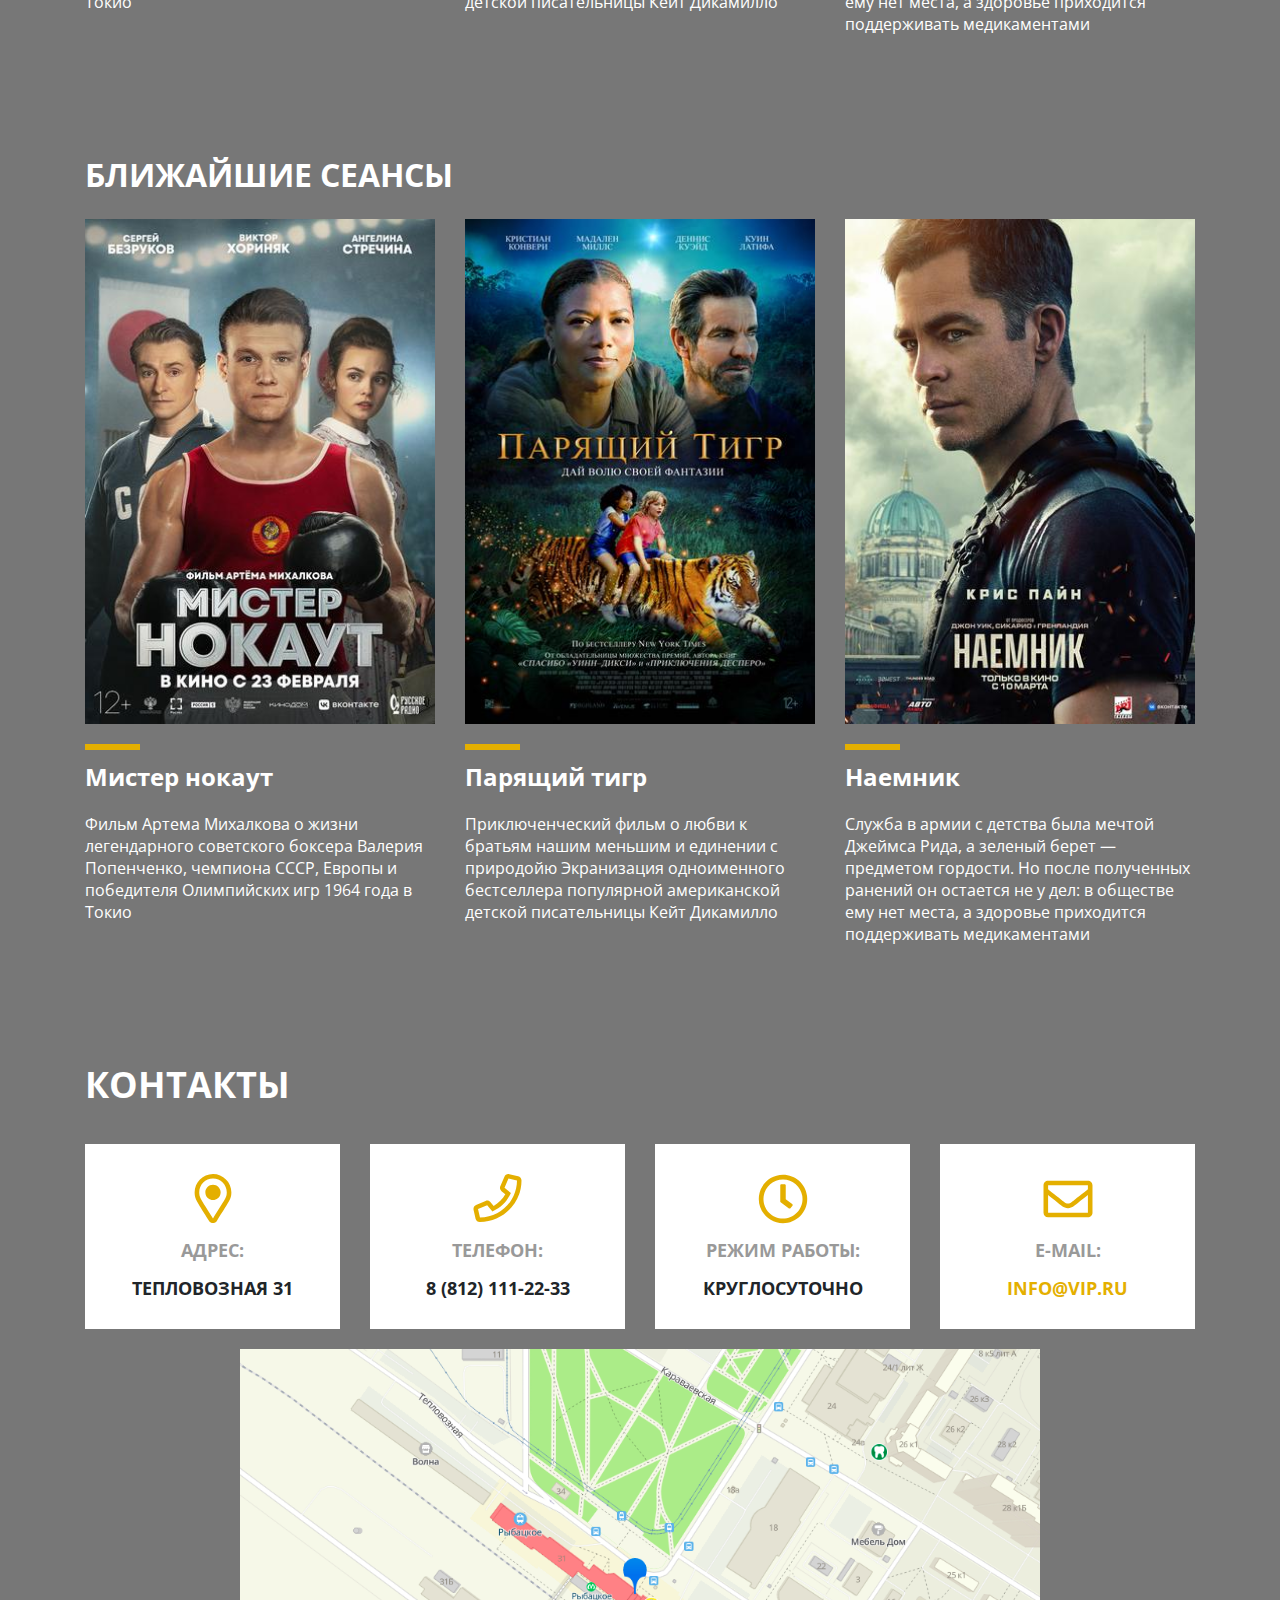
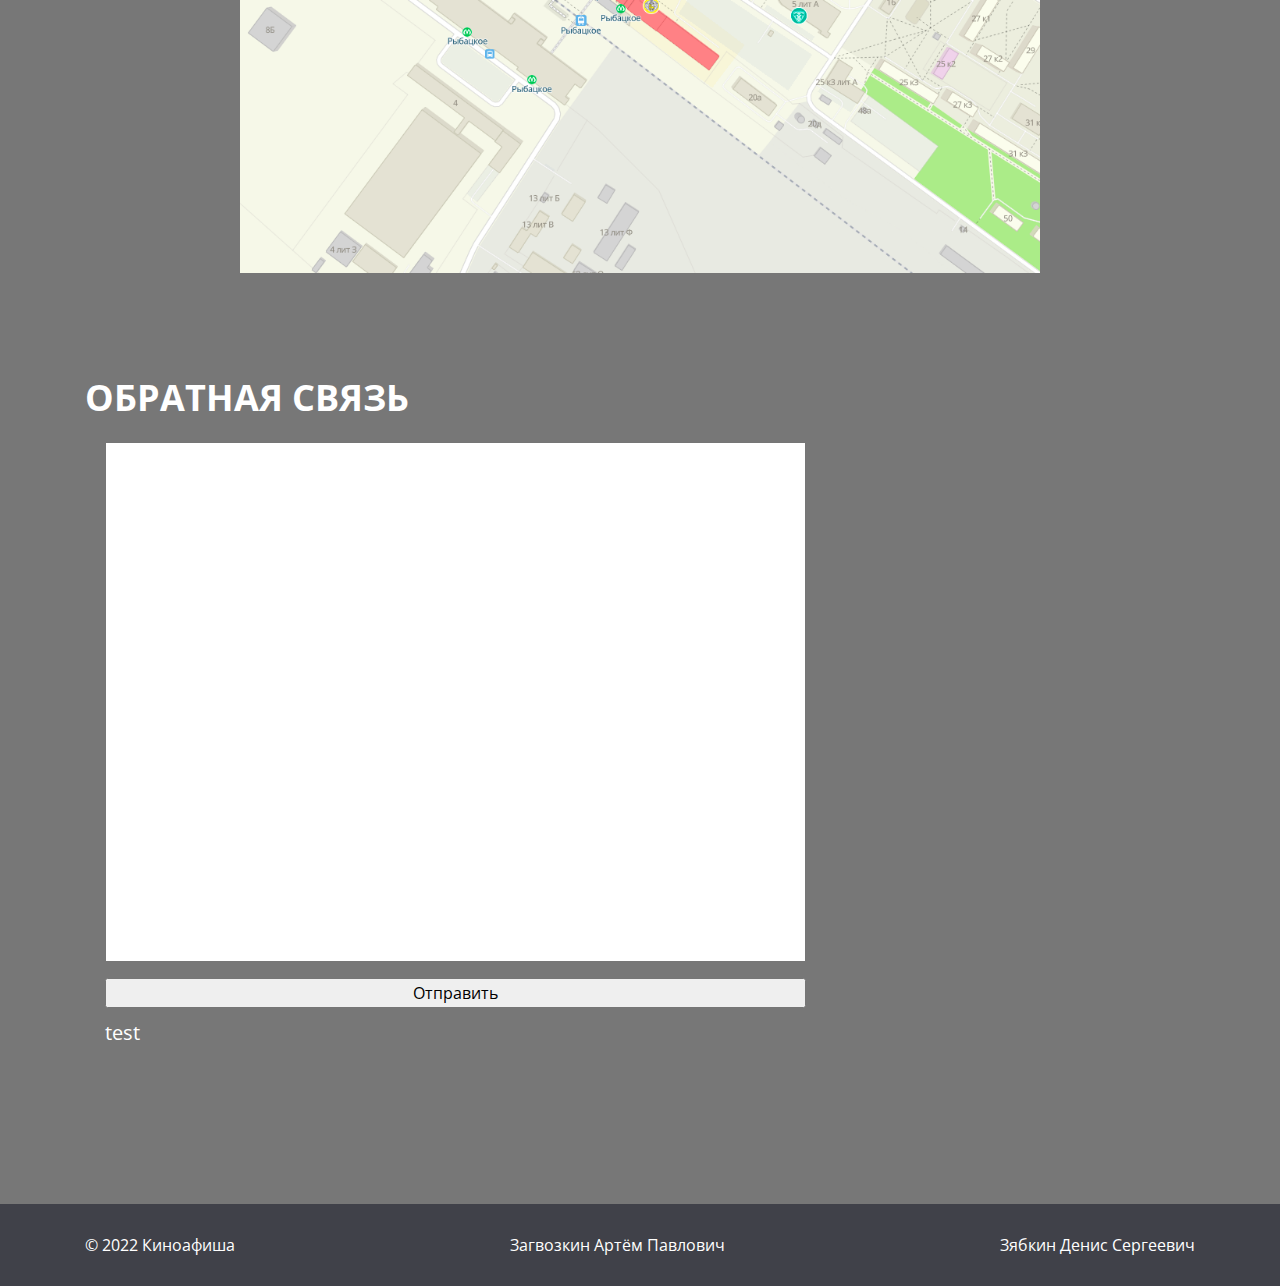
==== commit 31b812de: "add tag filter" ====
--- a/index.html
+++ b/index.html
@@ -11,7 +11,7 @@
 	<title>Афиша</title>
 </head>
 
-<body>
+<body onload="load_page()">
 	<!-- Меню -->
 	<header>
 		<div class="container">
@@ -21,10 +21,10 @@
 						<svg width="49" height="53" viewBox="0 0 49 53" fill="none" xmlns="http://www.w3.org/2000/svg">
 							<path
 								d="M44.1368 6.07016C40.9823 2.761 36.8289 0.925659 32.3863 0.925659C27.9437 0.925659 23.7902 2.761 20.6357 6.07016C18.191 8.65632 16.5874 11.9377 16.0091 15.4693C15.9565 15.8308 15.904 16.1923 15.8777 16.5538C15.8514 16.9153 15.8251 17.2768 15.7988 17.6383C15.7725 17.9164 15.7725 18.2223 15.7725 18.5004V20.8919V21.9764V23.0609V36.1029H28.1014H29.1266H30.1518C30.1781 35.797 30.1781 35.519 30.1781 35.2131V32.8494H29.1529H18.8482V23.0331V20.8919V18.5282C18.8482 18.2223 18.8482 17.9442 18.8745 17.6383C18.9007 17.2768 18.927 16.9153 18.9796 16.5538C19.0322 16.1923 19.0848 15.8308 19.1636 15.4693C19.7157 12.7441 21.03 10.297 22.8176 8.37823C25.2623 5.79208 28.6534 4.17921 32.3863 4.17921C39.8519 4.17921 45.9244 10.6029 45.9244 18.5004C45.9244 22.4491 44.3997 26.0364 41.9549 28.6225C40.1411 30.5413 37.8278 31.9039 35.2516 32.4879V32.7938V35.1853C35.2516 35.4077 35.2516 35.6024 35.2516 35.8248C38.5901 35.2131 41.6921 33.5168 44.1368 30.9306C47.265 27.6215 49 23.2 49 18.5004C49 13.8008 47.265 9.37933 44.1368 6.07016Z"
-								fill="white" />
+								fill="white"/>
 							<path
 								d="M18.8482 20.864H19.8734H20.8986H30.1781V30.6803V31.7648V32.8493V35.213C30.1781 35.5189 30.1781 35.797 30.1518 36.1029C30.1255 36.4644 30.0993 36.8259 30.0467 37.1874C29.9941 37.5489 29.9415 37.9104 29.8627 38.2719C29.3106 40.9971 27.9963 43.4442 26.2087 45.363C23.764 47.9492 20.3729 49.562 16.64 49.562C9.17436 49.562 3.10193 43.1383 3.10193 35.2408C3.10193 31.292 4.62661 27.7048 7.07135 25.1186C8.8852 23.1999 11.1985 21.8373 13.7747 21.2533V18.5559C13.7747 18.3334 13.7747 18.1388 13.7747 17.9163C10.4362 18.5281 7.33423 20.2244 4.88949 22.8105C1.73498 26.0641 0 30.4856 0 35.1852C0 39.8848 1.73498 44.2785 4.8632 47.6154C7.99142 50.9246 12.1711 52.76 16.6137 52.76C21.0563 52.76 25.2098 50.9246 28.3643 47.6154C31.3085 44.5009 33.0172 40.4131 33.2012 36.0472C33.2012 35.9082 33.2012 35.7692 33.2275 35.6301C33.2275 35.5467 33.2275 35.4911 33.2275 35.4077C33.2275 35.3242 33.2275 35.2686 33.2275 35.1852V32.7937V17.6104H20.8986H19.8734H18.8482C18.8219 17.9163 18.8219 18.1944 18.8219 18.5003L18.8482 20.864Z"
-								fill="white" />
+								fill="white"/>
 						</svg>
 					</div>
 				</a>
@@ -212,6 +212,11 @@
 	<!-- Обратная связь -->
 	<div class="container">
 		<div class="contacts-ttl" id="contacts">ОБРАТНАЯ СВЯЗЬ</div>
+		<div class="column feedback-block">
+			<textarea id="feedback-txtbx" onkeyup="keyup(this.value)"></textarea>
+			<div id="feedback-err" id="contacts">Warn: Форма ввода содержит теги!!!</div>
+			<input id="feedback-btn" type="button" size="30" onclick="feedback_send()" value="Отправить"/>
+			<div id="feedback-out">test</div>
 		</div>
 	</div>
 
@@ -221,13 +226,15 @@
 			<div class="footer-block">
 				<div class="footer-txt">© 2022 Киноафиша</div>
 				<div class="footer-txt">Загвозкин Артём Павлович</div>
+				<div class="footer-txt">Зябкин Денис Сергеевич</div>
 			</div>
 		</div>
 	</footer>
 
+	<script src="js/index.js"></script>
 	<script src="js/jquery-3.3.1.slim.min.js"></script>
 	<script src="js/popper.min.js"></script>
 	<script src="js/bootstrap.min.js"></script>
 </body>
 
-</html>+</html>
--- a/css/main.css
+++ b/css/main.css
@@ -30,6 +30,14 @@
     line-height: 33px;
 }
 
+.navbar-link, .navbar-link:visited, .navbar-link:hover, .navbar-link:link {
+    color: #ffffff;
+    text-decoration: none;
+    margin-left: 40px;
+    font-weight: bold;
+    font-size: 24px;
+    line-height: 33px;
+}
 
 @media (min-width: 0px) and (max-width: 991px) {
     .menu li {
@@ -63,15 +71,6 @@
     scroll-margin-bottom: 15px;
 }
 
-.projects-ttl {
-    text-align: center;
-    font-family: Open Sans;
-    font-weight: bold;
-    font-size: 36px;
-    line-height: 49px;
-    margin: 100px 0 0 0;
-}
-
 /* Фильмы */
 .films {
     margin-top: 20px;
@@ -86,13 +85,6 @@
     color: #ffffff;
     line-height: 49px;
     margin: 100px 0 0 0;
-}
-
-.film-block {
-    display: flex;
-    justify-content: left;
-    flex-flow: column;
-    align-items: left;
 }
 
 .film-img {
@@ -195,75 +187,19 @@
     color: #E4AF00;
 }
 
-footer {
-    margin-top: 156px;
-    height: 82px;
-    background: #404149;
-    padding: 30px;
-}
-
-.slider-description {
-    font-weight: 600;
-    font-size: 18px;
-    line-height: 25px;
-}
-
-.numbers {
-    background: #f7f7f7;
-    margin: 100px 0;
-    padding: 50px 0;
-}
-
-.number-block {
+.map-block {
+    margin-top: 20px;
+    padding: 0 15px;
+    width: 100%;
+
     display: flex;
-    justify-content: center;
-    flex-flow: column;
+    flex-direction: column;
+    justify-content: flex-start;
     align-items: center;
 }
 
-.number {
-    color: #E4AF00;
-    font-weight: 600;
-    font-size: 72px;
-    line-height: 98px;
-}
-
-.number-ttl {
-    font-weight: bold;
-    font-size: 36px;
-    line-height: 49px;
-}
-
-.number-description {
-    color: #999999;
-    font-weight: 600;
-    font-size: 18px;
-    line-height: 25px;
-}
-
-.projects-ttl {
-    text-align: center;
-    font-family: Open Sans;
-    font-weight: bold;
-    font-size: 36px;
-    line-height: 49px;
-    margin: 100px 0 0 0;
-}
-
-.projects {
-    margin-top: 60px;
-    padding: 0;
-}
-
-.project-block {
-    display: flex;
-    justify-content: center;
-    flex-flow: column;
-    align-items: left;
-}
-
-.project-img {
-    background: url("../img/Arena.jpg") no-repeat;
+
+.map-img {
     -moz-background-size: 100%;
     /* Firefox 3.6+ */
     -webkit-background-size: 100%;
@@ -272,41 +208,27 @@
     /* Opera 9.6+ */
     background-size: 100%;
     /* Современные браузеры */
-    width: 350px;
-    height: 380px;
-}
-
-.project-rectangle {
-    width: 55px;
-    height: 6px;
-    background: #E4AF00;
-    margin-top: 45px;
-}
-
-.project-ttl {
-    margin-top: 15px;
-    font-family: Open Sans;
-    font-weight: bold;
-    font-size: 24px;
-    line-height: 33px;
-    color: #404149;
-}
-
-.project-description {
-    margin-top: 20px;
-    margin-bottom: 15px;
-    font-family: Open Sans;
-    font-style: normal;
-    font-weight: normal;
-    font-size: 16px;
-    line-height: 22px;
-    color: #999999;
+    width: 800px;
+    /* height: 505px; */
+}
+
+.slider-description {
+    font-weight: 600;
+    font-size: 18px;
+    line-height: 25px;
 }
 
 .footer-block {
     display: flex;
     justify-content: space-between;
     align-items: center;
+}
+
+footer {
+    margin-top: 156px;
+    height: 82px;
+    background: #404149;
+    padding: 30px;
 }
 
 .footer-txt {
@@ -318,24 +240,77 @@
     color: #FFFFFF;
 }
 
+.feedback {
+    margin-top: 20px;
+}
+
+#feedback-txtbx {
+    margin-top: 20px;
+    margin-left: 20px;
+
+    width: 701px;
+    height: 520px;
+    resize: none;
+
+    font-size: 20px;
+    word-wrap: break-word;
+}
+
+#feedback-err {
+    margin-top: 10px;
+    margin-left: 20px;
+    font-size: 20px;
+    color: #E4AF00;
+    display: none;
+}
+
+#feedback-btn {
+    margin-top: 10px;
+    margin-left: 20px;
+    width: 701px;
+}
+
+#feedback-out {
+    margin-top: 10px;
+    margin-left: 20px;
+    width: 701px;
+
+    font-size: 20px;
+    color: white;
+    word-wrap: break-word;
+}
+
+
+
+
+
+
+
+
+
+
+
+
+
+
+
+
+
+
+
+
+
+
+
+
+
+
+
+
+
+
+
 @media (min-width: 992px) and (max-width: 1199px) {
-    .project-img {
-        width: 300px;
-        height: 325px;
-    }
-
-    .project-rectangle {
-        margin-top: 35px;
-    }
-
-    .number {
-        font-size: 68px;
-    }
-
-    .number-ttl {
-        font-size: 34px;
-    }
-
     .contact-ttl {
         margin-top: 10px;
         font-size: 20px;
@@ -368,54 +343,6 @@
         line-height: 69px;
     }
 
-    .numbers {
-        margin: 75px 0;
-        padding: 40px 0;
-    }
-
-    .number {
-        font-size: 68px;
-        line-height: 98px;
-    }
-
-    .number-ttl {
-        font-size: 30px;
-        line-height: 40px;
-    }
-
-    .number-description {
-        font-size: 16px;
-        line-height: 22px;
-    }
-
-    .projects-ttl {
-        margin-top: 75px;
-    }
-
-    .projects {
-        margin-top: 50px;
-    }
-
-    .project-img {
-        width: 340px;
-        height: 365px;
-    }
-
-    .project-rectangle {
-        width: 55px;
-        height: 6px;
-        margin-top: 20px;
-    }
-
-    .project-ttl {
-        margin-top: 10px;
-    }
-
-    .project-description {
-        margin-top: 10px;
-        margin-bottom: 30px;
-    }
-
     .contacts-ttl {
         margin-top: 100px;
     }
@@ -446,60 +373,6 @@
         font-size: 46px;
         line-height: 60px;
         margin: 0 10px;
-    }
-
-    .numbers {
-        margin: 50px 0;
-        padding: 40px 0;
-    }
-
-    .number {
-        font-size: 68px;
-        line-height: 98px;
-    }
-
-    .number-ttl {
-        font-size: 30px;
-        line-height: 40px;
-    }
-
-    .number-description {
-        font-size: 16px;
-        line-height: 22px;
-    }
-
-    .projects-ttl {
-        margin-top: 75px;
-        margin-bottom: 35px;
-        font-size: 30px;
-        line-height: 40px;
-    }
-
-    .projects {
-        margin-top: 0;
-        margin-bottom: 35px;
-        font-size: 30px;
-        line-height: 40px;
-    }
-
-    .project-img {
-        width: 510px;
-        height: 554px;
-    }
-
-    .project-rectangle {
-        width: 55px;
-        height: 6px;
-        margin-top: 20px;
-    }
-
-    .project-ttl {
-        margin-top: 10px;
-    }
-
-    .project-description {
-        margin-top: 10px;
-        margin-bottom: 30px;
     }
 
     .contacts-ttl {
@@ -556,61 +429,6 @@
         margin: 0 10px;
     }
 
-    .numbers {
-        margin: 50px 0;
-        padding: 40px 0;
-    }
-
-    .number {
-        font-size: 68px;
-        line-height: 98px;
-    }
-
-    .number-ttl {
-        font-size: 30px;
-        line-height: 40px;
-    }
-
-    .number-description {
-        font-size: 16px;
-        line-height: 22px;
-    }
-
-    .projects-ttl {
-        margin-top: 75px;
-        margin-bottom: 35px;
-        font-size: 25px;
-        line-height: 35px;
-    }
-
-    .projects {
-        margin-top: 0;
-        margin-bottom: 35px;
-        font-size: 30px;
-        line-height: 40px;
-
-    }
-
-    .project-img {
-        width: 100%;
-        height: 100vw;
-    }
-
-    .project-rectangle {
-        width: 55px;
-        height: 6px;
-        margin-top: 20px;
-    }
-
-    .project-ttl {
-        margin-top: 10px;
-    }
-
-    .project-description {
-        margin-top: 10px;
-        margin-bottom: 30px;
-    }
-
     .contacts-ttl {
         margin-top: 75px;
         margin-bottom: 25px;
@@ -682,61 +500,6 @@
         margin: 0 10px;
     }
 
-    .numbers {
-        margin: 50px 0;
-        padding: 40px 0;
-    }
-
-    .number {
-        font-size: 68px;
-        line-height: 98px;
-    }
-
-    .number-ttl {
-        font-size: 30px;
-        line-height: 40px;
-    }
-
-    .number-description {
-        font-size: 16px;
-        line-height: 22px;
-    }
-
-    .projects-ttl {
-        margin-top: 75px;
-        margin-bottom: 35px;
-        font-size: 25px;
-        line-height: 35px;
-    }
-
-    .projects {
-        margin-top: 0;
-        margin-bottom: 35px;
-        font-size: 30px;
-        line-height: 40px;
-
-    }
-
-    .project-img {
-        width: 100%;
-        height: 100vw;
-    }
-
-    .project-rectangle {
-        width: 55px;
-        height: 6px;
-        margin-top: 20px;
-    }
-
-    .project-ttl {
-        margin-top: 10px;
-    }
-
-    .project-description {
-        margin-top: 10px;
-        margin-bottom: 30px;
-    }
-
     .contacts-ttl {
         margin-top: 75px;
         margin-bottom: 25px;
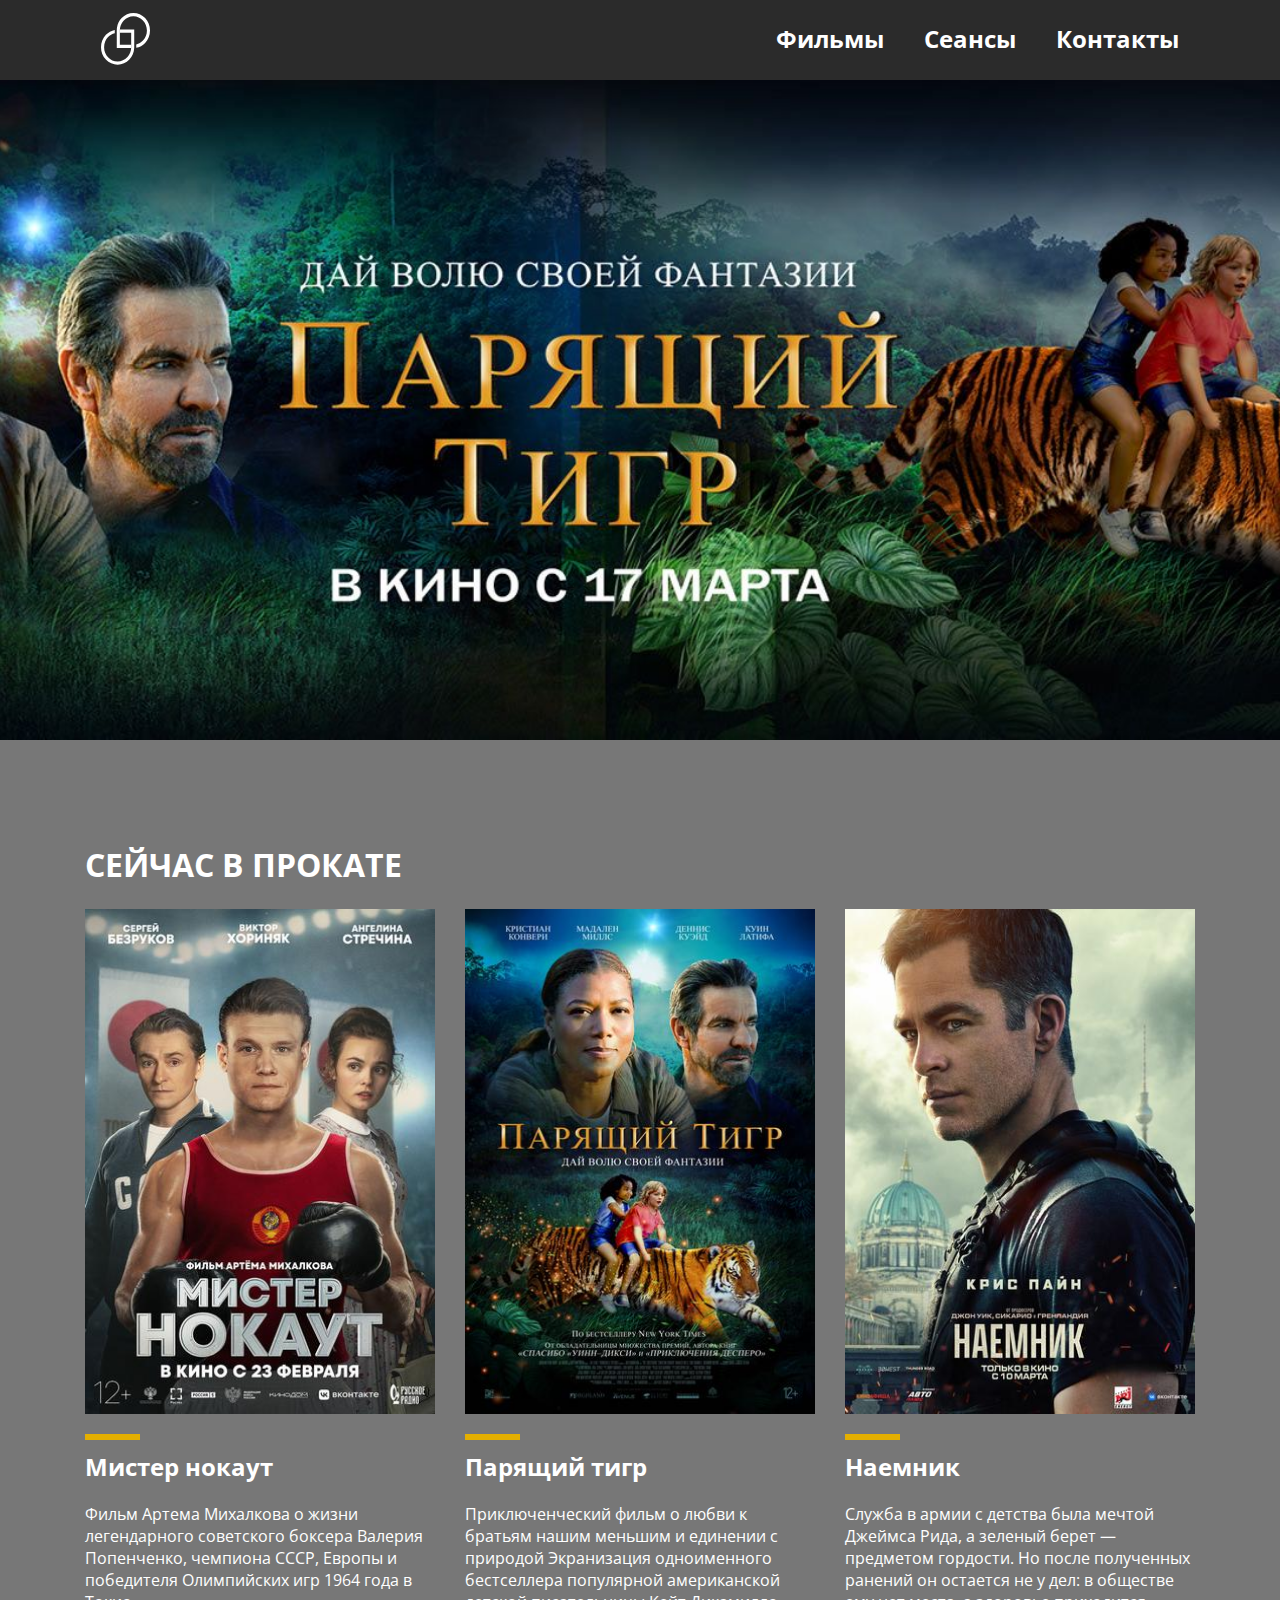
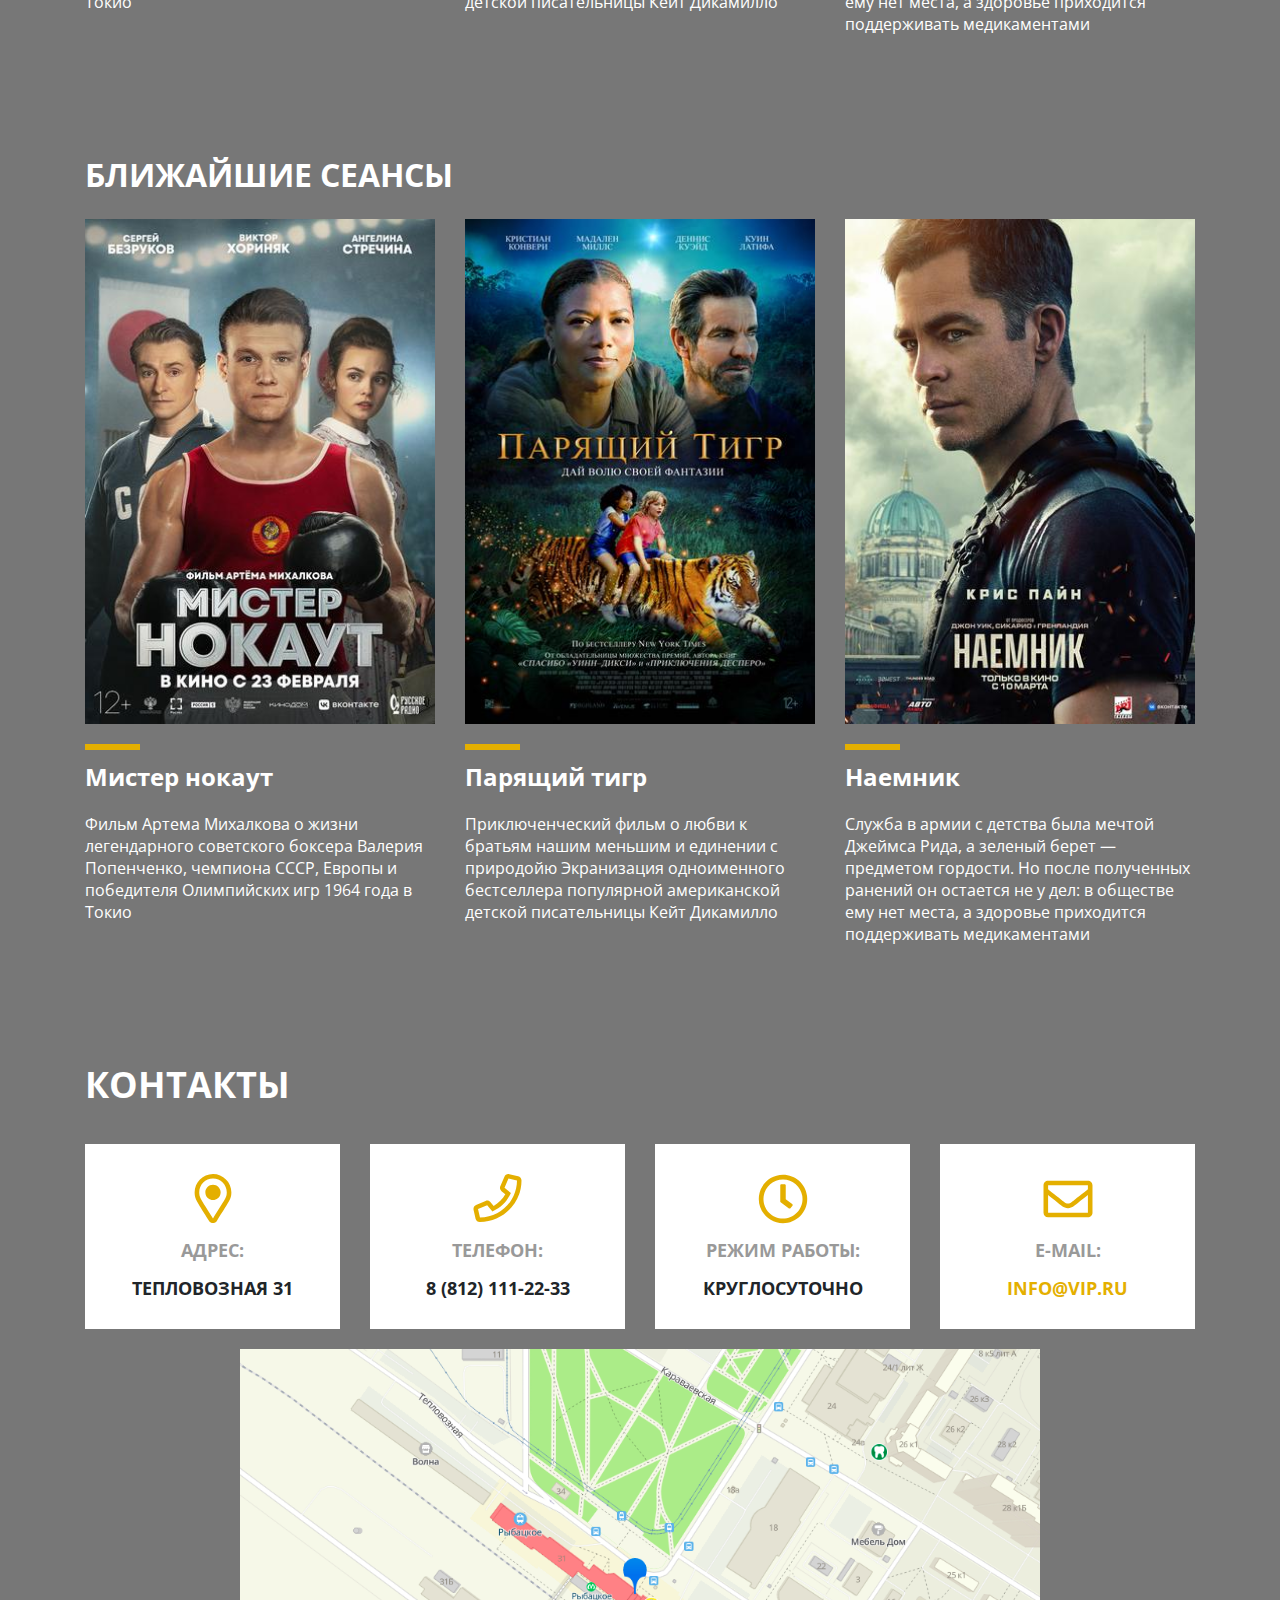
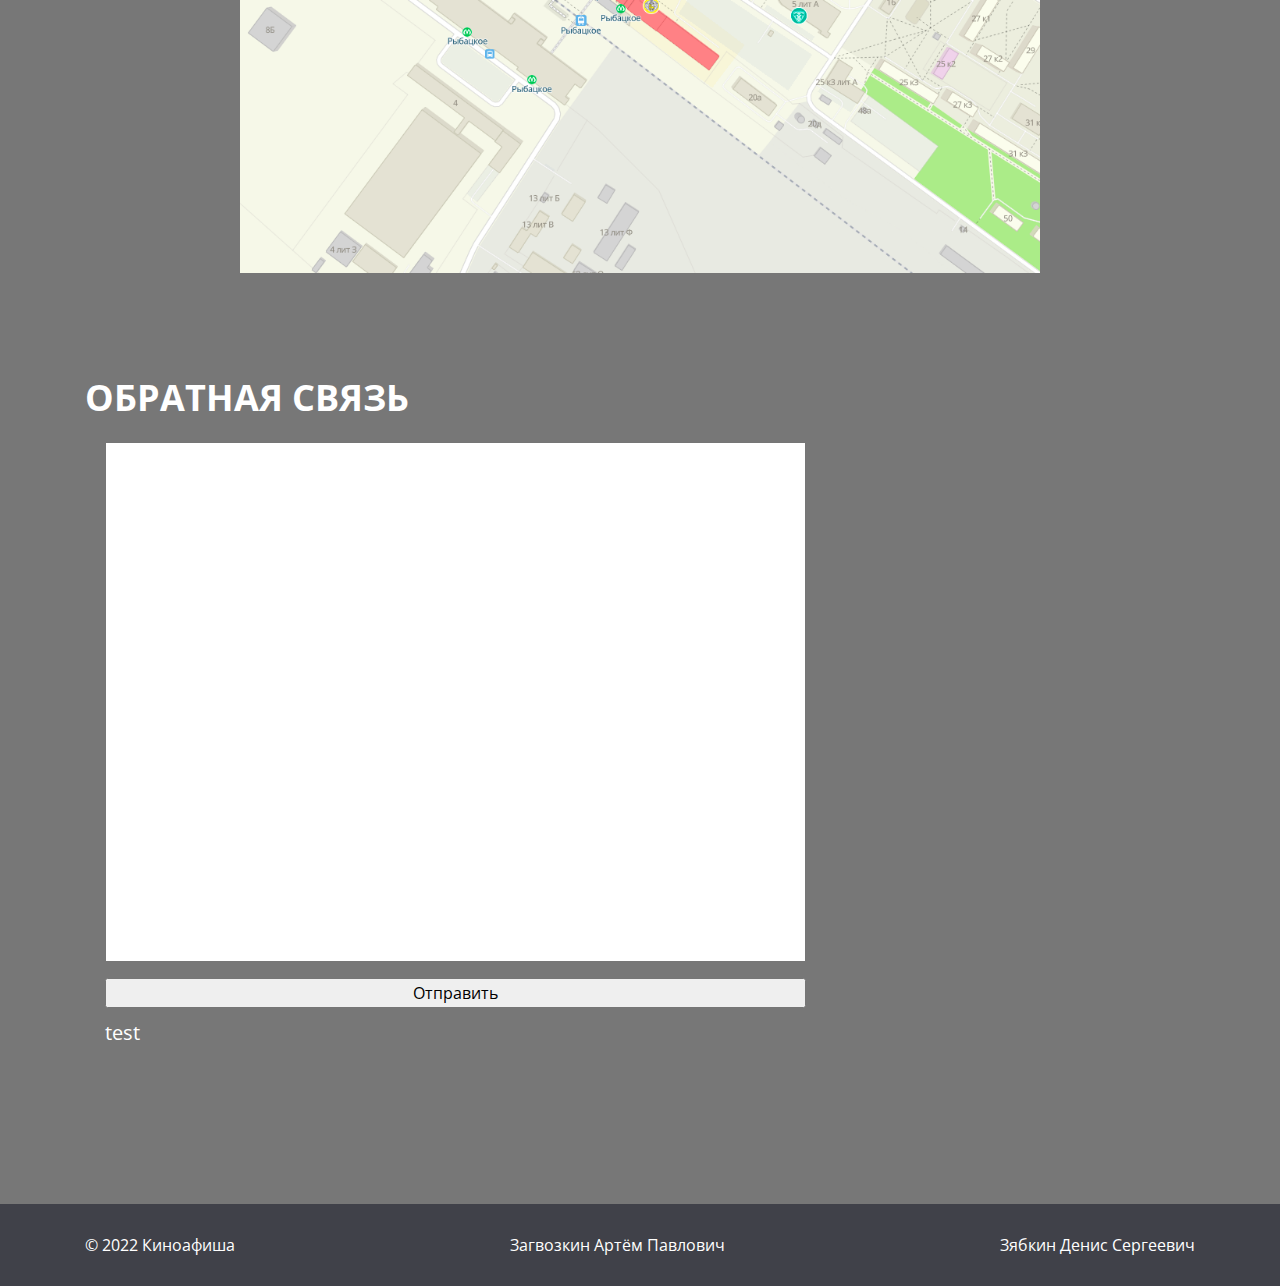
==== commit e5aa6991: "add change image" ====
--- a/index.html
+++ b/index.html
@@ -7,6 +7,11 @@
 
 	<link rel="stylesheet" href="css/bootstrap.min.css">
 	<link rel="stylesheet" href="css/main.css">
+	
+	<script src="js/index.js"></script>
+	<script src="js/jquery-3.3.1.slim.min.js"></script>
+	<script src="js/popper.min.js"></script>
+	<script src="js/bootstrap.min.js"></script>
 
 	<title>Афиша</title>
 </head>
@@ -16,7 +21,7 @@
 	<header>
 		<div class="container">
 			<nav class="navbar navbar-expand-lg">
-				<a class="navbar-brand" href="file:///home/admin01/Documents/SUT/Frontend/project/index.html">
+				<a class="navbar-brand" href="./index.html">
 					<div class="logo">
 						<svg width="49" height="53" viewBox="0 0 49 53" fill="none" xmlns="http://www.w3.org/2000/svg">
 							<path
@@ -62,9 +67,9 @@
 		<div class="films-ttl" id="films">СЕЙЧАС В ПРОКАТЕ</div>
 		<div class="row films">
 			<div class="col-12 col-sm-12 col-md-6 col-lg-4 col-xl-4">
-				<a href="file:///home/admin01/Documents/SUT/Frontend/project/film.html">
-					<div class="film-block">
-						<img class="film-img" src="./img/film_1.jpg" />
+				<a href="./film.html">
+					<div class="film-block">
+						<img id="film_1" class="film-img" src="./img/film_1_1.jpg" onmouseover="img_mouse_over('film_1')" onmouseout="img_mouse_out('film_1')"/>
 						<div class="film-rectangle"></div>
 						<div class="film-ttl">Мистер нокаут</div>
 						<div class="film-description">Фильм Артема Михалкова о жизни легендарного советского боксера
@@ -74,9 +79,54 @@
 				</a>
 			</div>
 			<div class="col-12 col-sm-12 col-md-6 col-lg-4 col-xl-4">
-				<a href="file:///home/admin01/Documents/SUT/Frontend/project/film.html">
-					<div class="film-block">
-						<img class="film-img" src="./img/film_2.jpg" />
+				<a href="./film.html">
+					<div class="film-block">
+						<img id="film_2" class="film-img" src="./img/film_2_1.jpg" onmouseover="img_mouse_over('film_2')" onmouseout="img_mouse_out('film_2')"/>
+						<div class="film-rectangle"></div>
+						<div class="film-ttl">Парящий тигр</div>
+						<div class="film-description">Приключенческий фильм о любви к братьям нашим меньшим и единении с
+							природой
+							Экранизация одноименного бестселлера популярной американской детской писательницы Кейт
+							Дикамилло</div>
+					</div>
+				</a>
+			</div>
+			<div class="col-12 col-sm-12 col-md-6 col-lg-4 col-xl-4">
+				<a href="./film.html">
+					<div class="film-block">
+						<img id="film_3" class="film-img" src="./img/film_3_1.jpg" onmouseover="img_mouse_over('film_3')" onmouseout="img_mouse_out('film_3')"/>
+						<div class="film-rectangle"></div>
+						<div class="film-ttl">Наемник</div>
+						<div class="film-description">Служба в армии с детства была мечтой Джеймса Рида, а зеленый берет
+							— предметом гордости.
+							Но после полученных ранений он остается не у дел: в обществе ему нет места, а здоровье
+							приходится поддерживать медикаментами</div>
+					</div>
+				</a>
+			</div>
+		</div>
+	</div>
+
+	<!-- Ближайшие сеансы -->
+	<div class="container">
+		<div class="films-ttl" id="sessions">БЛИЖАЙШИЕ СЕАНСЫ</div>
+		<div class="row films">
+			<div class="col-12 col-sm-12 col-md-6 col-lg-4 col-xl-4">
+				<a href="./film.html">
+					<div class="film-block">
+						<img id="seanse_img_1" class="film-img" src="./img/film_1_1.jpg" />
+						<div class="film-rectangle"></div>
+						<div class="film-ttl">Мистер нокаут</div>
+						<div class="film-description">Фильм Артема Михалкова о жизни легендарного советского боксера
+							Валерия Попенченко, чемпиона СССР, Европы и победителя Олимпийских игр 1964 года в Токио
+						</div>
+					</div>
+				</a>
+			</div>
+			<div class="col-12 col-sm-12 col-md-6 col-lg-4 col-xl-4">
+				<a href="./film.html">
+					<div class="film-block">
+						<img id="seanse_img_2" class="film-img" src="./img/film_2_1.jpg" />
 						<div class="film-rectangle"></div>
 						<div class="film-ttl">Парящий тигр</div>
 						<div class="film-description">Приключенческий фильм о любви к братьям нашим меньшим и единении с
@@ -87,54 +137,9 @@
 				</a>
 			</div>
 			<div class="col-12 col-sm-12 col-md-6 col-lg-4 col-xl-4">
-				<a href="file:///home/admin01/Documents/SUT/Frontend/project/film.html">
-					<div class="film-block">
-						<img class="film-img" src="./img/film_3.jpg" />
-						<div class="film-rectangle"></div>
-						<div class="film-ttl">Наемник</div>
-						<div class="film-description">Служба в армии с детства была мечтой Джеймса Рида, а зеленый берет
-							— предметом гордости.
-							Но после полученных ранений он остается не у дел: в обществе ему нет места, а здоровье
-							приходится поддерживать медикаментами</div>
-					</div>
-				</a>
-			</div>
-		</div>
-	</div>
-
-	<!-- Ближайшие сеансы -->
-	<div class="container">
-		<div class="films-ttl" id="sessions">БЛИЖАЙШИЕ СЕАНСЫ</div>
-		<div class="row films">
-			<div class="col-12 col-sm-12 col-md-6 col-lg-4 col-xl-4">
-				<a href="file:///home/admin01/Documents/SUT/Frontend/project/film.html">
-					<div class="film-block">
-						<img class="film-img" src="./img/film_1.jpg" />
-						<div class="film-rectangle"></div>
-						<div class="film-ttl">Мистер нокаут</div>
-						<div class="film-description">Фильм Артема Михалкова о жизни легендарного советского боксера
-							Валерия Попенченко, чемпиона СССР, Европы и победителя Олимпийских игр 1964 года в Токио
-						</div>
-					</div>
-				</a>
-			</div>
-			<div class="col-12 col-sm-12 col-md-6 col-lg-4 col-xl-4">
-				<a href="file:///home/admin01/Documents/SUT/Frontend/project/film.html">
-					<div class="film-block">
-						<img class="film-img" src="./img/film_2.jpg" />
-						<div class="film-rectangle"></div>
-						<div class="film-ttl">Парящий тигр</div>
-						<div class="film-description">Приключенческий фильм о любви к братьям нашим меньшим и единении с
-							природойю
-							Экранизация одноименного бестселлера популярной американской детской писательницы Кейт
-							Дикамилло</div>
-					</div>
-				</a>
-			</div>
-			<div class="col-12 col-sm-12 col-md-6 col-lg-4 col-xl-4">
-				<a href="file:///home/admin01/Documents/SUT/Frontend/project/film.html">
-					<div class="film-block">
-						<img class="film-img" src="./img/film_3.jpg"/>
+				<a href="./film.html">
+					<div class="film-block">
+						<img id="seanse_img_3" class="film-img" src="./img/film_3_1.jpg"/>
 						<div class="film-rectangle"></div>
 						<div class="film-ttl">Наемник</div>
 						<div class="film-description">Служба в армии с детства была мечтой Джеймса Рида, а зеленый берет
@@ -230,11 +235,6 @@
 			</div>
 		</div>
 	</footer>
-
-	<script src="js/index.js"></script>
-	<script src="js/jquery-3.3.1.slim.min.js"></script>
-	<script src="js/popper.min.js"></script>
-	<script src="js/bootstrap.min.js"></script>
 </body>
 
 </html>
